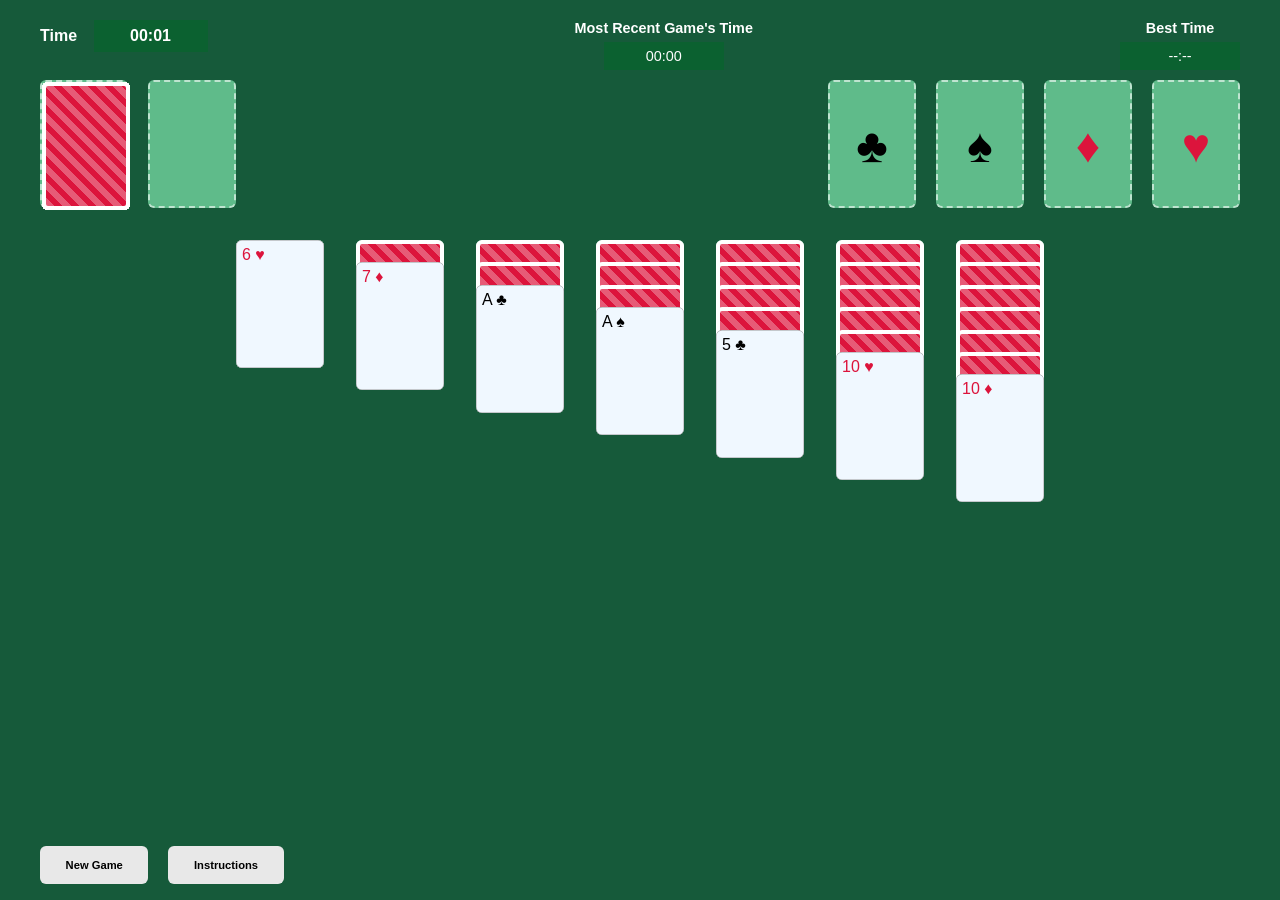
==== index.html @ 39a56db9 "Delete extra body and html tags" ====
<!DOCTYPE html>
<html lang="en">
<head>
    <meta charset="UTF-8">
    <meta name="viewport" content="width=device-width, initial-scale=1.0">
    <link rel="stylesheet" href="css/styles.css">
    <script src="js/script.js" defer></script>
    <title>Solitaire by The Mufasa Collective</title>
</head>
<body>
  <div id="game">

    <div id="top-bar">
      <div class="info">Time <span id="timer">00:00</span></div>
      <div class="info recent-score">
        <div>Most Recent Game's Time</div>
        <span id="score">00:00</span>
      </div>
      <div class="info recent-score">
        <div>Best Time</div>
        <span id="best-time">--:--</span>
      </div>
    </div>

    <!-- the foundations -->
    <div id="piles">
      <div id="stock" class="pile">
      </div>
      <div id="waste" class="pile">
      </div>

      <div class="spacer"></div>

      <div class="pile foundation black" data-suit="clubs">♣</div>
      <div class="pile foundation black" data-suit="spades">♠</div>
      <div class="pile foundation red" data-suit="diamonds">♦</div>
      <div class="pile foundation red" data-suit="hearts">♥</div>
    </div>

    <!-- The tableu -->
    <div id="columns">
      <div class="column" id="column1">
        <div class="empty-column"></div>
      </div>
      <div class="column" id="column2">
        <div class="empty-column"></div>
      </div>
      <div class="column" id="column3">
        <div class="empty-column"></div>
      </div>
      <div class="column" id="column4">
        <div class="empty-column"></div>
      </div>
      <div class="column" id="column5">
        <div class="empty-column"></div>
      </div>
      <div class="column" id="column6">
       <div class="empty-column"></div>
      </div>
      <div class="column" id="column7">
        <div class="empty-column"></div>
      </div>
    </div>

    <p id="message"></p>

    <div id="buttons">
      <button id="restart">New Game</button>
      <button id="hint">Instructions</button>
    </div>

<!----------------------------------->
<!-- Instructions Pop-up Panel -->
    <div id="instructions-modal" class="modal hidden">
      <div class="instructions">
        <h1 class="modal-title">How to play solitaire</h1>
        <ol id="content-list">
          <li>Click on a card to select it.</li>
          <li>Click on a pile to move the selected card there.</li>
          <li>Try to build sequences from Ace to King in each foundation.</li>
        </ol>
        <!-- Button to close the pop-up panel -->
        <button id="close-instructions">Close</button>
      </div>
    </div>

<!--------------------------------------------------->
<!--- Victory Pop-up --->
  <div id="victory-modal" class="end-game-modal modal hidden">
    <div class="instructions">
      <h1 class="modal-title">🎉 Victory!</h1>
      <p style="color: white; font-size: 20px;">Congratulations! You completed the game.</p>
      <button id="play-again-victory" class="play-again">Play Again</button>
    </div>
  </div>
<!--------------------------------------------------->

<!--------------------------------------------------->
<!--- No More Moves Pop-up --->
  <div id="no-moves-modal" class="end-game-modal modal hidden">
    <div class="instructions">
      <h1 class="modal-title">Game Over</h1>
      <p style="color: white; font-size: 20px;">Too bad! There are no more available moves.</p>
      <button id="play-again-gameover" class="play-again">Play Again</button>
    </div>
  </div>
<!--------------------------------------------------->

  </div> 

</body>
</html>
---- css/styles.css ----
/* Change these numbers to resize every card */
:root {
    --card-width: 5.5rem;
    --card-height: 8rem;
}

body {
    margin: 0;
    background: #f1f3f9;
    font-family: sans-serif;
    background: #165a3a;
}

#game {
    position: relative;
    width: 100%;
    min-height: 100vh;
    margin: 0;
    padding: 20px 40px;
    box-sizing: border-box;
    color: white;
}

/*Time and score*/
#top-bar {
    display: flex;
    align-items: flex-start;
    justify-content: space-between;
    font-size: 1rem;
    font-weight: bold;
}

.info span {
    display: inline-block;
    min-width: 100px;
    margin-left: 12px;
    padding: 6px 10px;
    background: #0b6130;
    text-align: center;
    font-weight: normal;
}

.recent-score {
    text-align: center;
    font-size: 0.9rem;
}

.recent-score span {
    margin: 6px auto 0;
}

/*  Top row: stock, waste, foundations  */
#piles {
  display: flex;
  justify-content: space-between;
  gap: 20px;
  margin-top: 10px;
}

.spacer { flex: 1; }   /* pushes the foundations to the right */

.pile, .empty-column {
  width: var(--card-width);
  height: var(--card-height);
  position: relative;
  flex-shrink: 0;
  box-sizing: border-box;
  background: #5fbb8a;
  border: 2px dashed rgba(255, 255, 255, 0.6);   /* the dotted border */
  border-radius: 6px;
}

.foundation {
  font-size: 48px;
  line-height: var(--card-height);
  text-align: center;
  position: relative;
}

.black { color: black; }
.red   { color: crimson; }

#stock {
  cursor: pointer;
  background-image: url("../assets/refresh-icon.svg");
  background-size: 100px;
  background-repeat: no-repeat;
  background-position: center;
}

/* Columns */
#columns {
  display: flex;
  justify-content: center;
  align-items: flex-start;
  flex-direction: row;
  gap: 2rem;
  margin-top: 2rem;
  flex-shrink: 0;
}

.column {
    position: relative;
    width: var(--card-width);
    display: block;
    min-height: var(--card-height);
    flex-direction: column;
    flex-wrap: wrap;
    align-items: center;
    justify-content: flex-start;
}


/* Cards */
.card {
  position: absolute;
  left: 0;
  top: 0;
  width: var(--card-width);
  height: var(--card-height);
  box-sizing: border-box;
  padding: 6px;
  background: white;
  color: black;
  border: 0;
  box-shadow: 0px 0px 0px 0.03rem #999 inset;
  border-radius: 6px;
  font-size: 1rem;
  line-height: normal;
  text-align: left;
}

.card.red { color: crimson; }

/* Face-down card */
.card.back {
  background-color: crimson;
  background-image: repeating-linear-gradient(
    45deg,
    rgba(255, 255, 255, 0.3) 0 6px,
    transparent 6px 12px
  );
  border: 4px solid white;
  box-shadow: 0px 0px 0px 0px #999 inset;
}

.first-column-card {
    margin-top: 0px;
    position: relative;
}

.tableu-card {
  position: relative;  
  background-color: aliceblue;
  margin-top: -6.6rem;
}

.column :nth-child(2) {
  margin-top: -8rem;
}

.tableu-card * {
  position: absolute;
  left: 0;
  margin-top: 1.5rem;
}

.card[draggable="true"] { cursor: grab; }

.card.stock-card {
  cursor: pointer;
}

.card.waste-card {
  cursor: grab;
}

.card.foundation-card {
  position: absolute;
  margin-top: 0;
}


#buttons {
  position: fixed;
  left: 40px;
  bottom: 30px;
  display: flex;
  gap: 20px;
  bottom: 1rem;
}

button {
  padding: 0.8rem 1.6rem;
  background: #e8e8e8;
  border: none;
  border-radius: 6px;
  font-size: 0.7rem;
  font-weight: bold;
  cursor: pointer;
}

button:hover { background: #d4d4d4; }


/* ------------------------------------------------ */
/* Dark screen behind the box */
.modal {
  position: fixed;
  top: 0;
  left: 0;
  width: 100%;
  height: 100%;
  background-color: rgba(0, 0, 0, 0.8);
  display: flex;
  justify-content: center;
  align-items: center;

}

/* Green  box styling */
.instructions {
  border: 2px solid yellow;
  background-color: green;
  padding: 20px;
  max-width: 500px;
  border-radius: 10px;
   box-shadow: 5px 4px 8px limegreen;
}

/* heading */
.modal-title {
  font-size: 28px;
  color: yellow;
  margin-top: 0;
}

/*  list items */
#content-list {
  font-size: 18px;
  color: white;
}

/* Close button */
#close-instructions {
  margin-top: 15px;
  padding: 8px 16px;
  background-color: yellow;
  color: black;
  border: none;
  font-weight: bold;
  cursor: pointer;
}

/* Hide the modal */
.hidden {
  display: none !important;
}
/* ------------------------------------------------ */

#timer {
    font-family: Arial, sans-serif;
    font-size: 1rem;
    font-weight: bold;
    padding: 7px;
    color: white;
}

/* ------------------------------------------------ */
/* Victory & Game Over Pop-up */
.end-game-modal {
  position: fixed;
  top: 0;
  left: 0;
  width: 100vw;
  height: 100vh;
  background-color: rgba(0, 0, 0, 0.8);
  display: flex;
  justify-content: center;
  align-items: center;
  z-index: 1000;
}

/* Play Again button styling */
.play-again {
  margin-top: 15px;
  padding: 10px 20px;
  background-color: yellow;
  color: black;
  border: none;
  border-radius: 6px;
  font-weight: bold;
  font-size: 16px;
  cursor: pointer;
}

.play-again:hover {
  background-color: limegreen;
}
/* ------------------------------------------------ */
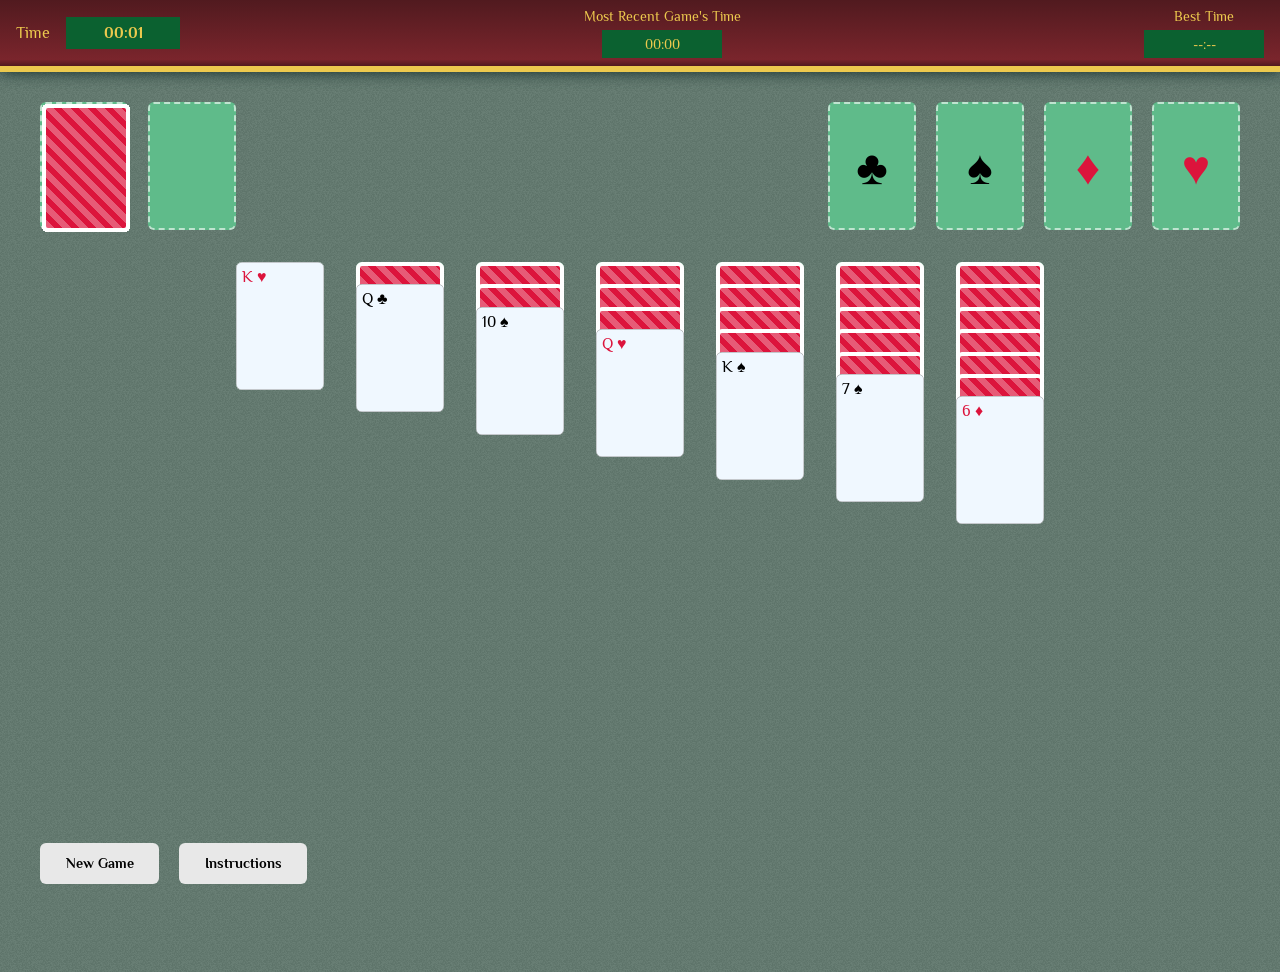
==== commit e4053dea: "Styling test" ====
--- a/index.html
+++ b/index.html
@@ -7,10 +7,9 @@
     <script src="js/script.js" defer></script>
     <title>Solitaire by The Mufasa Collective</title>
 </head>
-<body>
-  <div id="game">
+<body class="noisy">
 
-    <div id="top-bar">
+  <div id="top-bar">
       <div class="info">Time <span id="timer">00:00</span></div>
       <div class="info recent-score">
         <div>Most Recent Game's Time</div>
@@ -21,6 +20,8 @@
         <span id="best-time">--:--</span>
       </div>
     </div>
+
+  <div id="game">
 
     <!-- the foundations -->
     <div id="piles">
--- a/css/styles.css
+++ b/css/styles.css
@@ -1,3 +1,31 @@
+@font-face {
+  font-family: 'Philosopher';
+  src: url(/assets/Philosopher-Regular.ttf);
+  font-weight: 400;
+  font-style: normal;
+}
+
+@font-face {
+  font-family: 'Philosopher';
+  src: url(/assets/Philosopher-Bold.ttf);
+  font-weight: 700;
+  font-style: normal;
+}
+
+@font-face {
+  font-family: 'Philosopher';
+  src: url(/assets/Philosopher-Italic.ttf);
+  font-weight: 400;
+  font-style: italic;
+}
+
+@font-face {
+  font-family: 'Philosopher';
+  src: url(/assets/Philosopher-BoldItalic.ttf);
+  font-weight: 700;
+  font-style: italic;
+}
+
 /* Change these numbers to resize every card */
 :root {
     --card-width: 5.5rem;
@@ -6,10 +34,19 @@
 
 body {
     margin: 0;
+    height: 100vh;
+    width: 100vw;
     background: #f1f3f9;
-    font-family: sans-serif;
-    background: #165a3a;
-}
+    font-family: Philosopher, 'Times New Roman', Times, serif;
+    font-weight: 400;
+    box-sizing: border-box;
+    background-color: #5A776A;
+    background-color: linear-gradient(180deg, rgb(79, 118, 100) 0%, rgb(15, 43, 40) 100%);
+}
+
+.noisy {
+  background-image: url([data-uri]);  
+} 
 
 #game {
     position: relative;
@@ -18,16 +55,22 @@
     margin: 0;
     padding: 20px 40px;
     box-sizing: border-box;
-    color: white;
 }
 
 /*Time and score*/
 #top-bar {
     display: flex;
-    align-items: flex-start;
+    align-items: center;
     justify-content: space-between;
+    box-sizing: border-box;
     font-size: 1rem;
-    font-weight: bold;
+    background: #511A1F;
+  background: linear-gradient(180deg, rgba(81, 26, 31, 1) 0%, rgba(122, 37, 44, 1) 90%, rgba(81, 26, 31, 1) 100%);
+    padding: 0.5rem 1rem;
+    width: 100%;
+    color: #ecc94e;
+    border-bottom: #ecc94e solid 0.4rem;
+    filter: drop-shadow(0px 0.05rem 0.5rem rgb(15, 43, 40));
 }
 
 .info span {
@@ -37,7 +80,6 @@
     padding: 6px 10px;
     background: #0b6130;
     text-align: center;
-    font-weight: normal;
 }
 
 .recent-score {
@@ -195,8 +237,9 @@
   background: #e8e8e8;
   border: none;
   border-radius: 6px;
-  font-size: 0.7rem;
-  font-weight: bold;
+  font-family: Philosopher, 'Times New Roman', Times, serif;
+  font-size: 0.85rem;
+  font-weight: 700;
   cursor: pointer;
 }
 
@@ -248,7 +291,7 @@
   background-color: yellow;
   color: black;
   border: none;
-  font-weight: bold;
+  font-weight: 700;
   cursor: pointer;
 }
 
@@ -259,11 +302,9 @@
 /* ------------------------------------------------ */
 
 #timer {
-    font-family: Arial, sans-serif;
     font-size: 1rem;
-    font-weight: bold;
+    font-weight: 700;
     padding: 7px;
-    color: white;
 }
 
 /* ------------------------------------------------ */
@@ -289,7 +330,7 @@
   color: black;
   border: none;
   border-radius: 6px;
-  font-weight: bold;
+  font-weight: 700;
   font-size: 16px;
   cursor: pointer;
 }
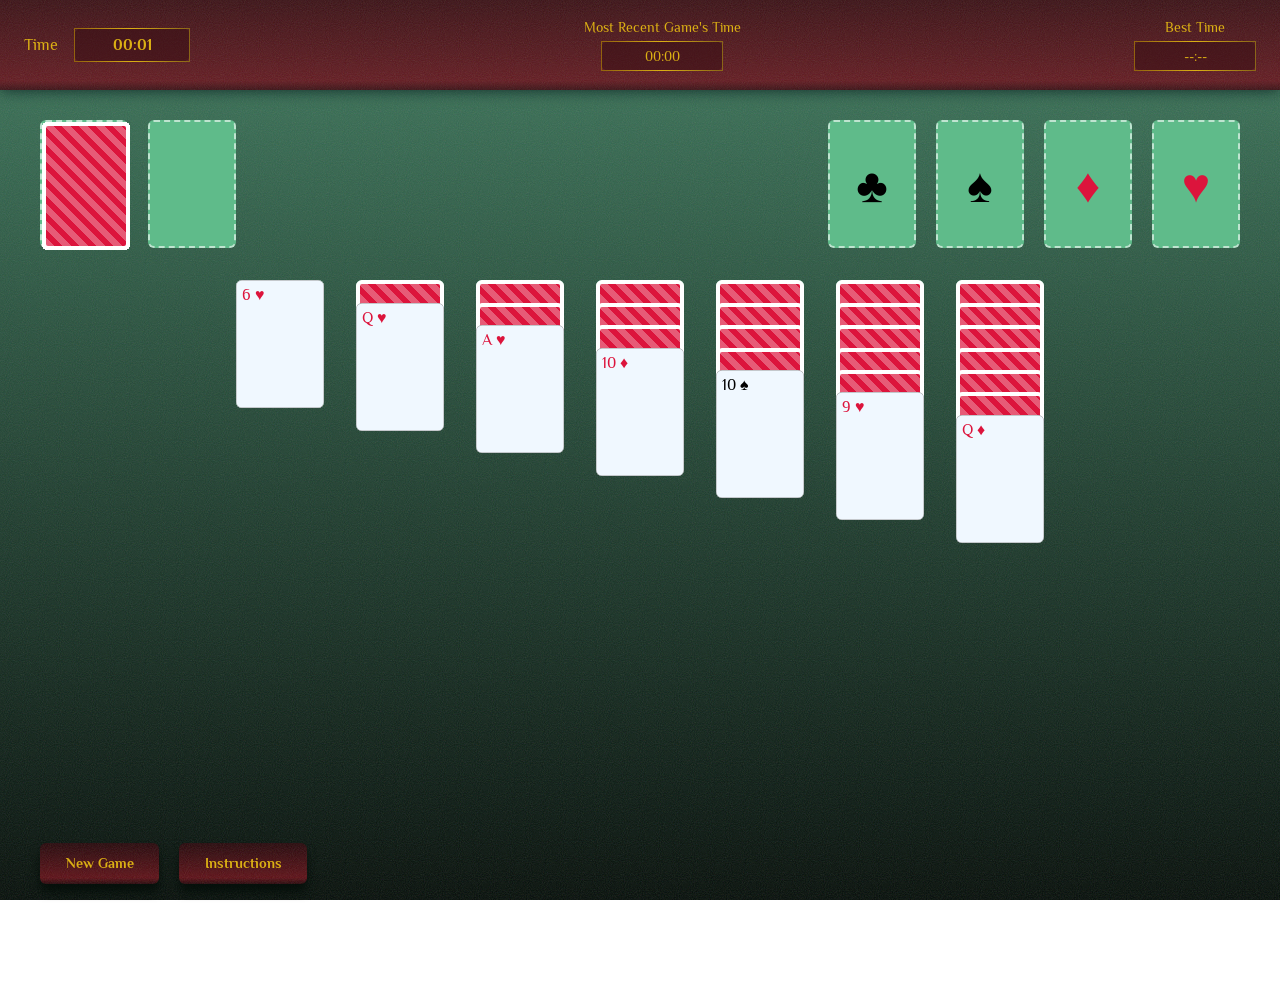
==== commit 006de40b: "Add gradient background and change button and timer styles" ====
--- a/index.html
+++ b/index.html
@@ -7,7 +7,7 @@
     <script src="js/script.js" defer></script>
     <title>Solitaire by The Mufasa Collective</title>
 </head>
-<body class="noisy">
+<body>
 
   <div id="top-bar">
       <div class="info">Time <span id="timer">00:00</span></div>
--- a/css/styles.css
+++ b/css/styles.css
@@ -36,17 +36,15 @@
     margin: 0;
     height: 100vh;
     width: 100vw;
-    background: #f1f3f9;
     font-family: Philosopher, 'Times New Roman', Times, serif;
     font-weight: 400;
     box-sizing: border-box;
     background-color: #5A776A;
-    background-color: linear-gradient(180deg, rgb(79, 118, 100) 0%, rgb(15, 43, 40) 100%);
-}
-
-.noisy {
-  background-image: url([data-uri]);  
-} 
+    background:
+  url("data:image/svg+xml;utf8,%3Csvg%20xmlns%3D%22http%3A%2F%2Fwww.w3.org%2F2000%2Fsvg%22%20width%3D%22200%22%20height%3D%22200%22%3E%3Cfilter%20id%3D%22n%22%3E%3CfeTurbulence%20type%3D%22fractalNoise%22%20baseFrequency%3D%220.94%22%20numOctaves%3D%223%22%20stitchTiles%3D%22stitch%22%2F%3E%3C%2Ffilter%3E%3Crect%20width%3D%22100%25%22%20height%3D%22100%25%22%20filter%3D%22url(%23n)%22%20opacity%3D%220.15%22%2F%3E%3C%2Fsvg%3E"),
+  linear-gradient(180deg, #3c775b, #030c07);
+    background-attachment: fixed;
+}
 
 #game {
     position: relative;
@@ -65,12 +63,14 @@
     box-sizing: border-box;
     font-size: 1rem;
     background: #511A1F;
-  background: linear-gradient(180deg, rgba(81, 26, 31, 1) 0%, rgba(122, 37, 44, 1) 90%, rgba(81, 26, 31, 1) 100%);
-    padding: 0.5rem 1rem;
+    background: url("data:image/svg+xml;utf8,%3Csvg%20xmlns%3D%22http%3A%2F%2Fwww.w3.org%2F2000%2Fsvg%22%20width%3D%22200%22%20height%3D%22200%22%3E%3Cfilter%20id%3D%22n%22%3E%3CfeTurbulence%20type%3D%22fractalNoise%22%20baseFrequency%3D%220.94%22%20numOctaves%3D%223%22%20stitchTiles%3D%22stitch%22%2F%3E%3C%2Ffilter%3E%3Crect%20width%3D%22100%25%22%20height%3D%22100%25%22%20filter%3D%22url(%23n)%22%20opacity%3D%220.15%22%2F%3E%3C%2Fsvg%3E"),
+  linear-gradient(180deg, rgb(58, 16, 20) 0%, rgb(97, 25, 31) 90%, rgba(58, 16, 20) 100%);
+    padding: 1.2rem 1.5rem;
     width: 100%;
-    color: #ecc94e;
-    border-bottom: #ecc94e solid 0.4rem;
-    filter: drop-shadow(0px 0.05rem 0.5rem rgb(15, 43, 40));
+    color: #dbb014;
+    /*border-bottom: solid 0.2rem;
+    border-image: linear-gradient(88deg, #91610d 0%, #dbb014 50%, #896417 100%) 1;
+    */filter: drop-shadow(0px 0.05rem 0.5rem rgb(15, 43, 40));
 }
 
 .info span {
@@ -78,7 +78,10 @@
     min-width: 100px;
     margin-left: 12px;
     padding: 6px 10px;
-    background: #0b6130;
+    border-radius: 0.5rem;
+    background: rgb(58, 16, 20, 0.55);
+    border: solid 0.12rem;
+    border-image: linear-gradient(88deg, #91610d 0%, #dbb014 50%, #896417 100%) 1;
     text-align: center;
 }
 
@@ -233,14 +236,17 @@
 }
 
 button {
+  color: #dbb014;
   padding: 0.8rem 1.6rem;
-  background: #e8e8e8;
+  background: url("data:image/svg+xml;utf8,%3Csvg%20xmlns%3D%22http%3A%2F%2Fwww.w3.org%2F2000%2Fsvg%22%20width%3D%22200%22%20height%3D%22200%22%3E%3Cfilter%20id%3D%22n%22%3E%3CfeTurbulence%20type%3D%22fractalNoise%22%20baseFrequency%3D%220.94%22%20numOctaves%3D%223%22%20stitchTiles%3D%22stitch%22%2F%3E%3C%2Ffilter%3E%3Crect%20width%3D%22100%25%22%20height%3D%22100%25%22%20filter%3D%22url(%23n)%22%20opacity%3D%220.15%22%2F%3E%3C%2Fsvg%3E"),
+  linear-gradient(180deg, rgb(37, 7, 10) 0%, rgb(92, 15, 21) 85%, rgba(37, 7, 10) 100%);
   border: none;
   border-radius: 6px;
   font-family: Philosopher, 'Times New Roman', Times, serif;
   font-size: 0.85rem;
   font-weight: 700;
   cursor: pointer;
+  filter: drop-shadow(0px 0.5rem 0.3rem rgb(3, 12, 7, 0.8));
 }
 
 button:hover { background: #d4d4d4; }
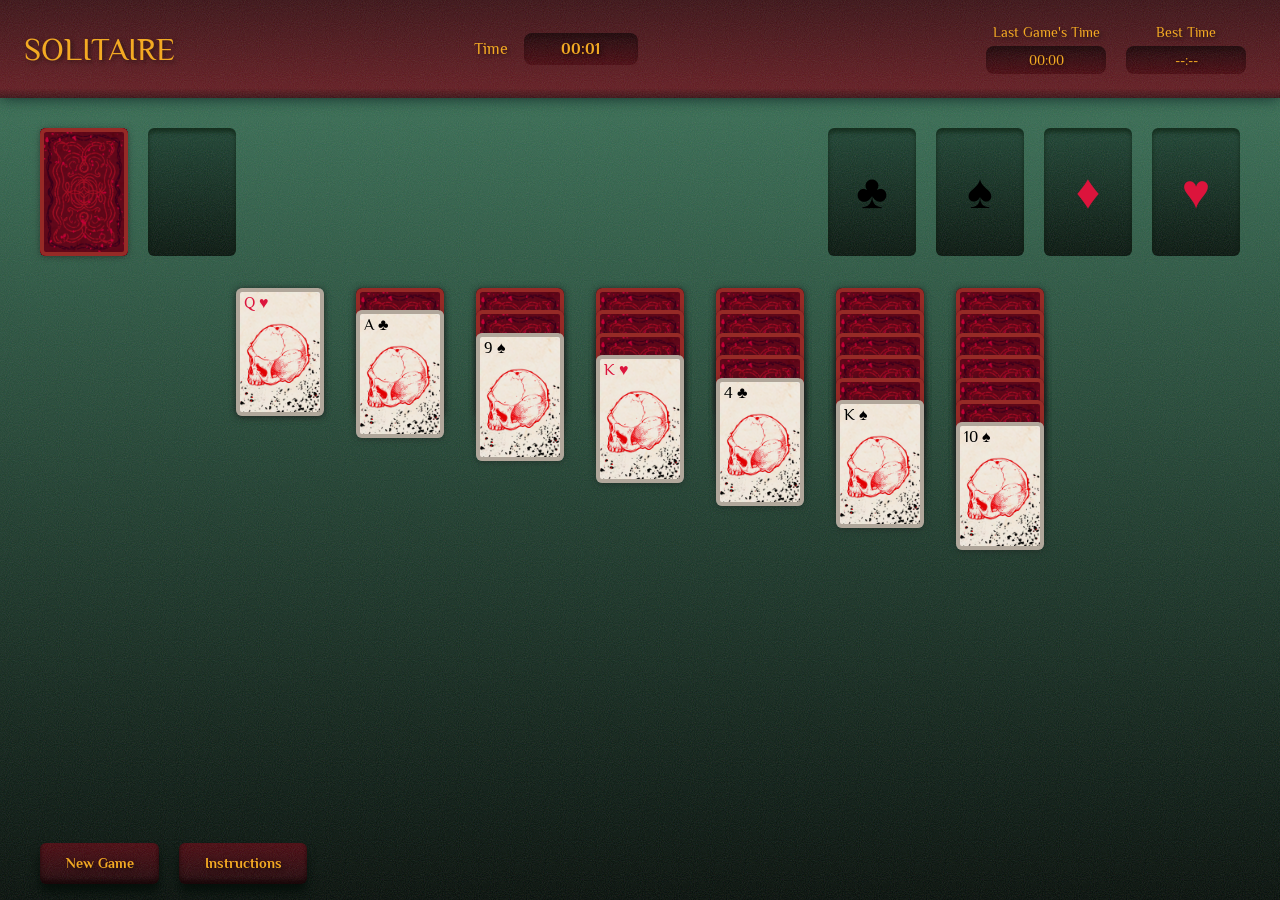
==== commit 156fdd2c: "Add more styling" ====
--- a/index.html
+++ b/index.html
@@ -10,15 +10,28 @@
 <body>
 
   <div id="top-bar">
+
+      <h1>Solitaire</h1>
+
       <div class="info">Time <span id="timer">00:00</span></div>
-      <div class="info recent-score">
-        <div>Most Recent Game's Time</div>
+      
+      <ul id="score-container">
+        
+        <li>
+        <div class="info recent-score">
+        <div>Last Game's Time</div>
         <span id="score">00:00</span>
-      </div>
-      <div class="info recent-score">
+        </div>
+        </li>
+
+        <li>
+        <div class="info recent-score">
         <div>Best Time</div>
         <span id="best-time">--:--</span>
-      </div>
+        </div>
+        </li>
+      
+      </ul>
     </div>
 
   <div id="game">
@@ -74,7 +87,7 @@
 <!-- Instructions Pop-up Panel -->
     <div id="instructions-modal" class="modal hidden">
       <div class="instructions">
-        <h1 class="modal-title">How to play solitaire</h1>
+        <h2 class="modal-title">How to play solitaire</h2>
         <ol id="content-list">
           <li>Click on a card to select it.</li>
           <li>Click on a pile to move the selected card there.</li>
@@ -89,7 +102,7 @@
 <!--- Victory Pop-up --->
   <div id="victory-modal" class="end-game-modal modal hidden">
     <div class="instructions">
-      <h1 class="modal-title">🎉 Victory!</h1>
+      <h2 class="modal-title">🎉 Victory!</h2>
       <p style="color: white; font-size: 20px;">Congratulations! You completed the game.</p>
       <button id="play-again-victory" class="play-again">Play Again</button>
     </div>
@@ -100,7 +113,7 @@
 <!--- No More Moves Pop-up --->
   <div id="no-moves-modal" class="end-game-modal modal hidden">
     <div class="instructions">
-      <h1 class="modal-title">Game Over</h1>
+      <h2 class="modal-title">Game Over</h2>
       <p style="color: white; font-size: 20px;">Too bad! There are no more available moves.</p>
       <button id="play-again-gameover" class="play-again">Play Again</button>
     </div>
--- a/css/styles.css
+++ b/css/styles.css
@@ -49,7 +49,6 @@
 #game {
     position: relative;
     width: 100%;
-    min-height: 100vh;
     margin: 0;
     padding: 20px 40px;
     box-sizing: border-box;
@@ -65,12 +64,23 @@
     background: #511A1F;
     background: url("data:image/svg+xml;utf8,%3Csvg%20xmlns%3D%22http%3A%2F%2Fwww.w3.org%2F2000%2Fsvg%22%20width%3D%22200%22%20height%3D%22200%22%3E%3Cfilter%20id%3D%22n%22%3E%3CfeTurbulence%20type%3D%22fractalNoise%22%20baseFrequency%3D%220.94%22%20numOctaves%3D%223%22%20stitchTiles%3D%22stitch%22%2F%3E%3C%2Ffilter%3E%3Crect%20width%3D%22100%25%22%20height%3D%22100%25%22%20filter%3D%22url(%23n)%22%20opacity%3D%220.15%22%2F%3E%3C%2Fsvg%3E"),
   linear-gradient(180deg, rgb(58, 16, 20) 0%, rgb(97, 25, 31) 90%, rgba(58, 16, 20) 100%);
-    padding: 1.2rem 1.5rem;
+    padding: 0.5rem 1.5rem;
     width: 100%;
-    color: #dbb014;
+    color: #f3aa23;
+    text-shadow: 2px 2px 4px rgb(3, 12, 7, 0.5);
     /*border-bottom: solid 0.2rem;
-    border-image: linear-gradient(88deg, #91610d 0%, #dbb014 50%, #896417 100%) 1;
+    border-image: linear-gradient(88deg, #91610d 0%, #f3aa23 50%, #896417 100%) 1;
     */filter: drop-shadow(0px 0.05rem 0.5rem rgb(15, 43, 40));
+}
+
+h1 {
+  font-weight: 400;
+  text-transform: uppercase;
+}
+
+.info {
+  display: block;
+  padding: 0px 10px;
 }
 
 .info span {
@@ -79,10 +89,16 @@
     margin-left: 12px;
     padding: 6px 10px;
     border-radius: 0.5rem;
-    background: rgb(58, 16, 20, 0.55);
-    border: solid 0.12rem;
-    border-image: linear-gradient(88deg, #91610d 0%, #dbb014 50%, #896417 100%) 1;
-    text-align: center;
+    background: url("data:image/svg+xml;utf8,%3Csvg%20xmlns%3D%22http%3A%2F%2Fwww.w3.org%2F2000%2Fsvg%22%20width%3D%22200%22%20height%3D%22200%22%3E%3Cfilter%20id%3D%22n%22%3E%3CfeTurbulence%20type%3D%22fractalNoise%22%20baseFrequency%3D%220.94%22%20numOctaves%3D%223%22%20stitchTiles%3D%22stitch%22%2F%3E%3C%2Ffilter%3E%3Crect%20width%3D%22100%25%22%20height%3D%22100%25%22%20filter%3D%22url(%23n)%22%20opacity%3D%220.15%22%2F%3E%3C%2Fsvg%3E"),
+ linear-gradient(180deg, rgb(31, 6, 9) 0%, rgb(73, 7, 14) 100%);
+   box-shadow: inset 0px 4px 4px rgb(19, 3, 4, 0.2);
+   text-align: center;
+}
+
+#score-container {
+  display: flex;
+  justify-content: space-around;
+  list-style: none;
 }
 
 .recent-score {
@@ -101,6 +117,9 @@
   gap: 20px;
   margin-top: 10px;
 }
+
+.black { color: black; }
+.red   { color: crimson; }
 
 .spacer { flex: 1; }   /* pushes the foundations to the right */
 
@@ -111,8 +130,15 @@
   flex-shrink: 0;
   box-sizing: border-box;
   background: #5fbb8a;
-  border: 2px dashed rgba(255, 255, 255, 0.6);   /* the dotted border */
+  background: url("data:image/svg+xml;utf8,%3Csvg%20xmlns%3D%22http%3A%2F%2Fwww.w3.org%2F2000%2Fsvg%22%20width%3D%22200%22%20height%3D%22200%22%3E%3Cfilter%20id%3D%22n%22%3E%3CfeTurbulence%20type%3D%22fractalNoise%22%20baseFrequency%3D%220.94%22%20numOctaves%3D%223%22%20stitchTiles%3D%22stitch%22%2F%3E%3C%2Ffilter%3E%3Crect%20width%3D%22100%25%22%20height%3D%22100%25%22%20filter%3D%22url(%23n)%22%20opacity%3D%220.15%22%2F%3E%3C%2Fsvg%3E"),
+ linear-gradient(180deg, #1c4231 0%, #06140c 100%);
+  box-shadow: inset 0px 4px 4px rgba(4, 19, 3, 0.5);
   border-radius: 6px;
+}
+
+.empty-column {
+  width: calc(var(--card-width) + 0px);
+  height: calc(var(--card-height) + 0px);
 }
 
 .foundation {
@@ -122,8 +148,9 @@
   position: relative;
 }
 
-.black { color: black; }
-.red   { color: crimson; }
+.foundation :nth-child(1) {
+  filter: drop-shadow(0px 0.1rem 0.2rem rgb(26, 27, 27, 0.5));
+}
 
 #stock {
   cursor: pointer;
@@ -132,6 +159,15 @@
   background-repeat: no-repeat;
   background-position: center;
 }
+
+#stock :nth-child(1) {
+  filter: drop-shadow(0px 0.1rem 0.2rem rgb(26, 27, 27, 0.5));
+}
+
+#waste :nth-child(1) {
+  filter: drop-shadow(0px 0.1rem 0.2rem rgb(26, 27, 27, 0.5));
+}
+
 
 /* Columns */
 #columns {
@@ -155,6 +191,9 @@
     justify-content: flex-start;
 }
 
+.column * { 
+  filter: drop-shadow(0px 0.1rem 0.2rem rgb(26, 27, 27, 0.5));
+}
 
 /* Cards */
 .card {
@@ -164,11 +203,13 @@
   width: var(--card-width);
   height: var(--card-height);
   box-sizing: border-box;
-  padding: 6px;
+  padding: 6px 8px;
   background: white;
+  background-image: url("/assets/card-base.png");
+  background-position: center;
+  background-size: calc(var(--card-width) - 8px) calc(var(--card-height) - 8px);
   color: black;
-  border: 0;
-  box-shadow: 0px 0px 0px 0.03rem #999 inset;
+  box-shadow: 0px 0px 0px 4px #b1a79b inset;
   border-radius: 6px;
   font-size: 1rem;
   line-height: normal;
@@ -180,13 +221,8 @@
 /* Face-down card */
 .card.back {
   background-color: crimson;
-  background-image: repeating-linear-gradient(
-    45deg,
-    rgba(255, 255, 255, 0.3) 0 6px,
-    transparent 6px 12px
-  );
-  border: 4px solid white;
-  box-shadow: 0px 0px 0px 0px #999 inset;
+  background-image: url("/assets/card-back.png"); 
+  box-shadow: 0px 0px 0px 4px #962a26 inset;
 }
 
 .first-column-card {
@@ -236,10 +272,12 @@
 }
 
 button {
-  color: #dbb014;
+  color: #f3aa23;
+  text-shadow: 2px 2px 4px rgb(3, 12, 7, 0.5);
   padding: 0.8rem 1.6rem;
   background: url("data:image/svg+xml;utf8,%3Csvg%20xmlns%3D%22http%3A%2F%2Fwww.w3.org%2F2000%2Fsvg%22%20width%3D%22200%22%20height%3D%22200%22%3E%3Cfilter%20id%3D%22n%22%3E%3CfeTurbulence%20type%3D%22fractalNoise%22%20baseFrequency%3D%220.94%22%20numOctaves%3D%223%22%20stitchTiles%3D%22stitch%22%2F%3E%3C%2Ffilter%3E%3Crect%20width%3D%22100%25%22%20height%3D%22100%25%22%20filter%3D%22url(%23n)%22%20opacity%3D%220.15%22%2F%3E%3C%2Fsvg%3E"),
-  linear-gradient(180deg, rgb(37, 7, 10) 0%, rgb(92, 15, 21) 85%, rgba(37, 7, 10) 100%);
+ linear-gradient(180deg, rgb(73, 7, 14) 0%, rgb(31, 6, 9) 100%);
+  box-shadow: inset 0px -4px 4px rgb(19, 3, 4, 0.7);
   border: none;
   border-radius: 6px;
   font-family: Philosopher, 'Times New Roman', Times, serif;
@@ -249,7 +287,11 @@
   filter: drop-shadow(0px 0.5rem 0.3rem rgb(3, 12, 7, 0.8));
 }
 
-button:hover { background: #d4d4d4; }
+button:hover { 
+  background: url("data:image/svg+xml;utf8,%3Csvg%20xmlns%3D%22http%3A%2F%2Fwww.w3.org%2F2000%2Fsvg%22%20width%3D%22200%22%20height%3D%22200%22%3E%3Cfilter%20id%3D%22n%22%3E%3CfeTurbulence%20type%3D%22fractalNoise%22%20baseFrequency%3D%220.94%22%20numOctaves%3D%223%22%20stitchTiles%3D%22stitch%22%2F%3E%3C%2Ffilter%3E%3Crect%20width%3D%22100%25%22%20height%3D%22100%25%22%20filter%3D%22url(%23n)%22%20opacity%3D%220.15%22%2F%3E%3C%2Fsvg%3E"),
+ linear-gradient(180deg, rgb(31, 6, 9) 0%, rgb(73, 7, 14) 100%);
+   box-shadow: inset 0px 4px 4px rgb(19, 3, 4, 0.7);
+}
 
 
 /* ------------------------------------------------ */
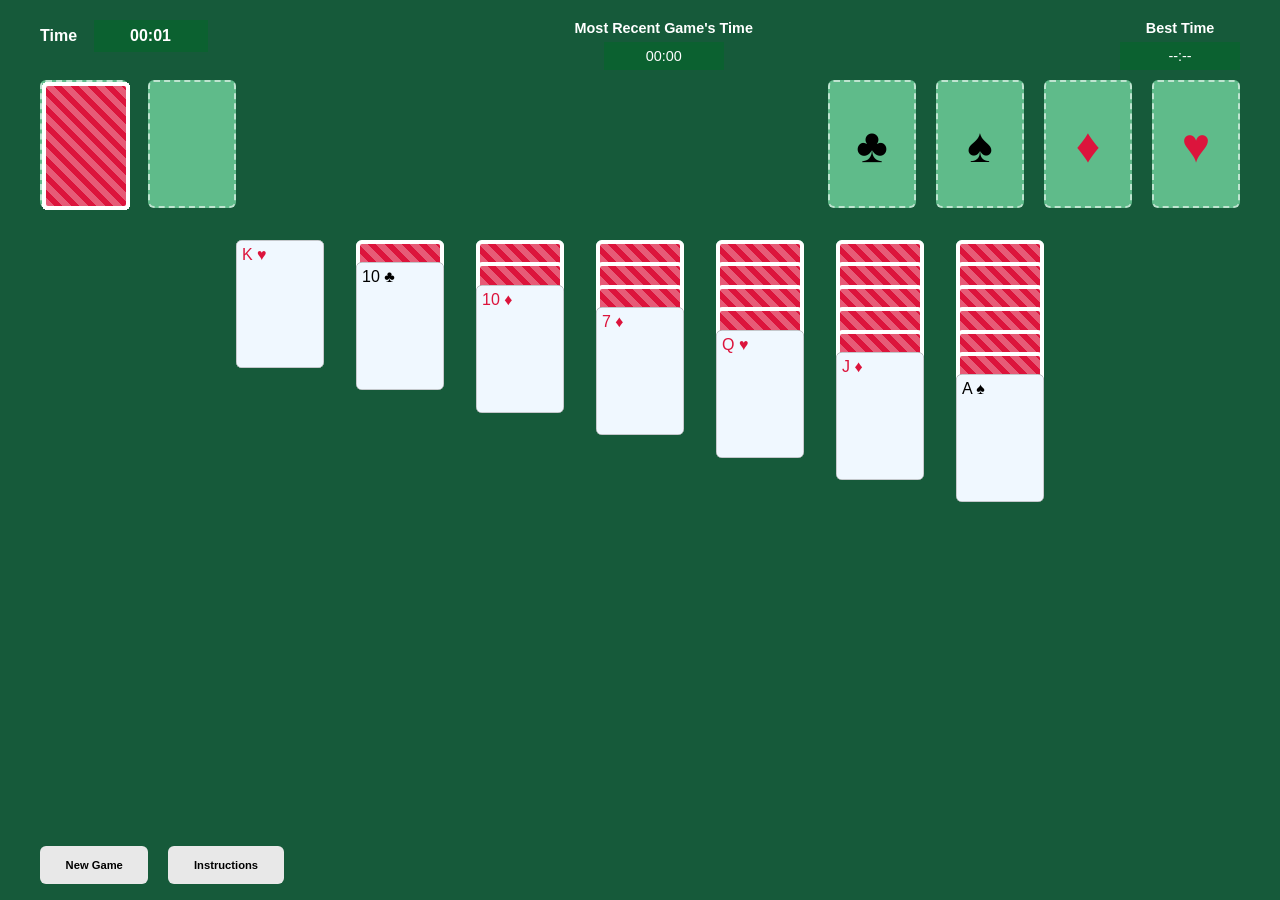
==== commit d11f8773: "updated the instruction pop-up" ====
--- a/index.html
+++ b/index.html
@@ -8,33 +8,19 @@
     <title>Solitaire by The Mufasa Collective</title>
 </head>
 <body>
+  <div id="game">
 
-  <div id="top-bar">
-
-      <h1>Solitaire</h1>
-
+    <div id="top-bar">
       <div class="info">Time <span id="timer">00:00</span></div>
-      
-      <ul id="score-container">
-        
-        <li>
-        <div class="info recent-score">
-        <div>Last Game's Time</div>
+      <div class="info recent-score">
+        <div>Most Recent Game's Time</div>
         <span id="score">00:00</span>
-        </div>
-        </li>
-
-        <li>
-        <div class="info recent-score">
+      </div>
+      <div class="info recent-score">
         <div>Best Time</div>
         <span id="best-time">--:--</span>
-        </div>
-        </li>
-      
-      </ul>
+      </div>
     </div>
-
-  <div id="game">
 
     <!-- the foundations -->
     <div id="piles">
@@ -87,11 +73,12 @@
 <!-- Instructions Pop-up Panel -->
     <div id="instructions-modal" class="modal hidden">
       <div class="instructions">
-        <h2 class="modal-title">How to play solitaire</h2>
+        <h1 class="modal-title">How to play solitaire</h1>
         <ol id="content-list">
-          <li>Click on a card to select it.</li>
-          <li>Click on a pile to move the selected card there.</li>
-          <li>Try to build sequences from Ace to King in each foundation.</li>
+          <li><strong>Match the suits</strong>: Clear the board by building from Ace to King on the foundation pile.</li>
+          <li><strong>Alternate Colors</strong>: Stack cards in columns by switching red and black.</li>
+          <li><strong>Empty Spaces</strong>: Only Kings can be placed in empty column spots.</li>
+          <li><strong>Draw Pile</strong>: Tap the deck to get new cards when stuck.</li>
         </ol>
         <!-- Button to close the pop-up panel -->
         <button id="close-instructions">Close</button>
@@ -102,7 +89,7 @@
 <!--- Victory Pop-up --->
   <div id="victory-modal" class="end-game-modal modal hidden">
     <div class="instructions">
-      <h2 class="modal-title">🎉 Victory!</h2>
+      <h1 class="modal-title">🎉 Victory!</h1>
       <p style="color: white; font-size: 20px;">Congratulations! You completed the game.</p>
       <button id="play-again-victory" class="play-again">Play Again</button>
     </div>
@@ -113,7 +100,7 @@
 <!--- No More Moves Pop-up --->
   <div id="no-moves-modal" class="end-game-modal modal hidden">
     <div class="instructions">
-      <h2 class="modal-title">Game Over</h2>
+      <h1 class="modal-title">Game Over</h1>
       <p style="color: white; font-size: 20px;">Too bad! There are no more available moves.</p>
       <button id="play-again-gameover" class="play-again">Play Again</button>
     </div>
--- a/css/styles.css
+++ b/css/styles.css
@@ -1,31 +1,3 @@
-@font-face {
-  font-family: 'Philosopher';
-  src: url(/assets/Philosopher-Regular.ttf);
-  font-weight: 400;
-  font-style: normal;
-}
-
-@font-face {
-  font-family: 'Philosopher';
-  src: url(/assets/Philosopher-Bold.ttf);
-  font-weight: 700;
-  font-style: normal;
-}
-
-@font-face {
-  font-family: 'Philosopher';
-  src: url(/assets/Philosopher-Italic.ttf);
-  font-weight: 400;
-  font-style: italic;
-}
-
-@font-face {
-  font-family: 'Philosopher';
-  src: url(/assets/Philosopher-BoldItalic.ttf);
-  font-weight: 700;
-  font-style: italic;
-}
-
 /* Change these numbers to resize every card */
 :root {
     --card-width: 5.5rem;
@@ -34,53 +6,28 @@
 
 body {
     margin: 0;
-    height: 100vh;
-    width: 100vw;
-    font-family: Philosopher, 'Times New Roman', Times, serif;
-    font-weight: 400;
-    box-sizing: border-box;
-    background-color: #5A776A;
-    background:
-  url("data:image/svg+xml;utf8,%3Csvg%20xmlns%3D%22http%3A%2F%2Fwww.w3.org%2F2000%2Fsvg%22%20width%3D%22200%22%20height%3D%22200%22%3E%3Cfilter%20id%3D%22n%22%3E%3CfeTurbulence%20type%3D%22fractalNoise%22%20baseFrequency%3D%220.94%22%20numOctaves%3D%223%22%20stitchTiles%3D%22stitch%22%2F%3E%3C%2Ffilter%3E%3Crect%20width%3D%22100%25%22%20height%3D%22100%25%22%20filter%3D%22url(%23n)%22%20opacity%3D%220.15%22%2F%3E%3C%2Fsvg%3E"),
-  linear-gradient(180deg, #3c775b, #030c07);
-    background-attachment: fixed;
+    background: #f1f3f9;
+    font-family: sans-serif;
+    background: #165a3a;
 }
 
 #game {
     position: relative;
     width: 100%;
+    min-height: 100vh;
     margin: 0;
     padding: 20px 40px;
     box-sizing: border-box;
+    color: white;
 }
 
 /*Time and score*/
 #top-bar {
     display: flex;
-    align-items: center;
+    align-items: flex-start;
     justify-content: space-between;
-    box-sizing: border-box;
     font-size: 1rem;
-    background: #511A1F;
-    background: url("data:image/svg+xml;utf8,%3Csvg%20xmlns%3D%22http%3A%2F%2Fwww.w3.org%2F2000%2Fsvg%22%20width%3D%22200%22%20height%3D%22200%22%3E%3Cfilter%20id%3D%22n%22%3E%3CfeTurbulence%20type%3D%22fractalNoise%22%20baseFrequency%3D%220.94%22%20numOctaves%3D%223%22%20stitchTiles%3D%22stitch%22%2F%3E%3C%2Ffilter%3E%3Crect%20width%3D%22100%25%22%20height%3D%22100%25%22%20filter%3D%22url(%23n)%22%20opacity%3D%220.15%22%2F%3E%3C%2Fsvg%3E"),
-  linear-gradient(180deg, rgb(58, 16, 20) 0%, rgb(97, 25, 31) 90%, rgba(58, 16, 20) 100%);
-    padding: 0.5rem 1.5rem;
-    width: 100%;
-    color: #f3aa23;
-    text-shadow: 2px 2px 4px rgb(3, 12, 7, 0.5);
-    /*border-bottom: solid 0.2rem;
-    border-image: linear-gradient(88deg, #91610d 0%, #f3aa23 50%, #896417 100%) 1;
-    */filter: drop-shadow(0px 0.05rem 0.5rem rgb(15, 43, 40));
-}
-
-h1 {
-  font-weight: 400;
-  text-transform: uppercase;
-}
-
-.info {
-  display: block;
-  padding: 0px 10px;
+    font-weight: bold;
 }
 
 .info span {
@@ -88,17 +35,9 @@
     min-width: 100px;
     margin-left: 12px;
     padding: 6px 10px;
-    border-radius: 0.5rem;
-    background: url("data:image/svg+xml;utf8,%3Csvg%20xmlns%3D%22http%3A%2F%2Fwww.w3.org%2F2000%2Fsvg%22%20width%3D%22200%22%20height%3D%22200%22%3E%3Cfilter%20id%3D%22n%22%3E%3CfeTurbulence%20type%3D%22fractalNoise%22%20baseFrequency%3D%220.94%22%20numOctaves%3D%223%22%20stitchTiles%3D%22stitch%22%2F%3E%3C%2Ffilter%3E%3Crect%20width%3D%22100%25%22%20height%3D%22100%25%22%20filter%3D%22url(%23n)%22%20opacity%3D%220.15%22%2F%3E%3C%2Fsvg%3E"),
- linear-gradient(180deg, rgb(31, 6, 9) 0%, rgb(73, 7, 14) 100%);
-   box-shadow: inset 0px 4px 4px rgb(19, 3, 4, 0.2);
-   text-align: center;
-}
-
-#score-container {
-  display: flex;
-  justify-content: space-around;
-  list-style: none;
+    background: #0b6130;
+    text-align: center;
+    font-weight: normal;
 }
 
 .recent-score {
@@ -117,9 +56,6 @@
   gap: 20px;
   margin-top: 10px;
 }
-
-.black { color: black; }
-.red   { color: crimson; }
 
 .spacer { flex: 1; }   /* pushes the foundations to the right */
 
@@ -130,15 +66,8 @@
   flex-shrink: 0;
   box-sizing: border-box;
   background: #5fbb8a;
-  background: url("data:image/svg+xml;utf8,%3Csvg%20xmlns%3D%22http%3A%2F%2Fwww.w3.org%2F2000%2Fsvg%22%20width%3D%22200%22%20height%3D%22200%22%3E%3Cfilter%20id%3D%22n%22%3E%3CfeTurbulence%20type%3D%22fractalNoise%22%20baseFrequency%3D%220.94%22%20numOctaves%3D%223%22%20stitchTiles%3D%22stitch%22%2F%3E%3C%2Ffilter%3E%3Crect%20width%3D%22100%25%22%20height%3D%22100%25%22%20filter%3D%22url(%23n)%22%20opacity%3D%220.15%22%2F%3E%3C%2Fsvg%3E"),
- linear-gradient(180deg, #1c4231 0%, #06140c 100%);
-  box-shadow: inset 0px 4px 4px rgba(4, 19, 3, 0.5);
+  border: 2px dashed rgba(255, 255, 255, 0.6);   /* the dotted border */
   border-radius: 6px;
-}
-
-.empty-column {
-  width: calc(var(--card-width) + 0px);
-  height: calc(var(--card-height) + 0px);
 }
 
 .foundation {
@@ -148,9 +77,8 @@
   position: relative;
 }
 
-.foundation :nth-child(1) {
-  filter: drop-shadow(0px 0.1rem 0.2rem rgb(26, 27, 27, 0.5));
-}
+.black { color: black; }
+.red   { color: crimson; }
 
 #stock {
   cursor: pointer;
@@ -159,15 +87,6 @@
   background-repeat: no-repeat;
   background-position: center;
 }
-
-#stock :nth-child(1) {
-  filter: drop-shadow(0px 0.1rem 0.2rem rgb(26, 27, 27, 0.5));
-}
-
-#waste :nth-child(1) {
-  filter: drop-shadow(0px 0.1rem 0.2rem rgb(26, 27, 27, 0.5));
-}
-
 
 /* Columns */
 #columns {
@@ -191,9 +110,6 @@
     justify-content: flex-start;
 }
 
-.column * { 
-  filter: drop-shadow(0px 0.1rem 0.2rem rgb(26, 27, 27, 0.5));
-}
 
 /* Cards */
 .card {
@@ -203,13 +119,11 @@
   width: var(--card-width);
   height: var(--card-height);
   box-sizing: border-box;
-  padding: 6px 8px;
+  padding: 6px;
   background: white;
-  background-image: url("/assets/card-base.png");
-  background-position: center;
-  background-size: calc(var(--card-width) - 8px) calc(var(--card-height) - 8px);
   color: black;
-  box-shadow: 0px 0px 0px 4px #b1a79b inset;
+  border: 0;
+  box-shadow: 0px 0px 0px 0.03rem #999 inset;
   border-radius: 6px;
   font-size: 1rem;
   line-height: normal;
@@ -221,8 +135,13 @@
 /* Face-down card */
 .card.back {
   background-color: crimson;
-  background-image: url("/assets/card-back.png"); 
-  box-shadow: 0px 0px 0px 4px #962a26 inset;
+  background-image: repeating-linear-gradient(
+    45deg,
+    rgba(255, 255, 255, 0.3) 0 6px,
+    transparent 6px 12px
+  );
+  border: 4px solid white;
+  box-shadow: 0px 0px 0px 0px #999 inset;
 }
 
 .first-column-card {
@@ -272,26 +191,16 @@
 }
 
 button {
-  color: #f3aa23;
-  text-shadow: 2px 2px 4px rgb(3, 12, 7, 0.5);
   padding: 0.8rem 1.6rem;
-  background: url("data:image/svg+xml;utf8,%3Csvg%20xmlns%3D%22http%3A%2F%2Fwww.w3.org%2F2000%2Fsvg%22%20width%3D%22200%22%20height%3D%22200%22%3E%3Cfilter%20id%3D%22n%22%3E%3CfeTurbulence%20type%3D%22fractalNoise%22%20baseFrequency%3D%220.94%22%20numOctaves%3D%223%22%20stitchTiles%3D%22stitch%22%2F%3E%3C%2Ffilter%3E%3Crect%20width%3D%22100%25%22%20height%3D%22100%25%22%20filter%3D%22url(%23n)%22%20opacity%3D%220.15%22%2F%3E%3C%2Fsvg%3E"),
- linear-gradient(180deg, rgb(73, 7, 14) 0%, rgb(31, 6, 9) 100%);
-  box-shadow: inset 0px -4px 4px rgb(19, 3, 4, 0.7);
+  background: #e8e8e8;
   border: none;
   border-radius: 6px;
-  font-family: Philosopher, 'Times New Roman', Times, serif;
-  font-size: 0.85rem;
-  font-weight: 700;
-  cursor: pointer;
-  filter: drop-shadow(0px 0.5rem 0.3rem rgb(3, 12, 7, 0.8));
-}
-
-button:hover { 
-  background: url("data:image/svg+xml;utf8,%3Csvg%20xmlns%3D%22http%3A%2F%2Fwww.w3.org%2F2000%2Fsvg%22%20width%3D%22200%22%20height%3D%22200%22%3E%3Cfilter%20id%3D%22n%22%3E%3CfeTurbulence%20type%3D%22fractalNoise%22%20baseFrequency%3D%220.94%22%20numOctaves%3D%223%22%20stitchTiles%3D%22stitch%22%2F%3E%3C%2Ffilter%3E%3Crect%20width%3D%22100%25%22%20height%3D%22100%25%22%20filter%3D%22url(%23n)%22%20opacity%3D%220.15%22%2F%3E%3C%2Fsvg%3E"),
- linear-gradient(180deg, rgb(31, 6, 9) 0%, rgb(73, 7, 14) 100%);
-   box-shadow: inset 0px 4px 4px rgb(19, 3, 4, 0.7);
-}
+  font-size: 0.7rem;
+  font-weight: bold;
+  cursor: pointer;
+}
+
+button:hover { background: #d4d4d4; }
 
 
 /* ------------------------------------------------ */
@@ -330,6 +239,9 @@
 #content-list {
   font-size: 18px;
   color: white;
+  list-style-position: inside;
+  margin-bottom: 16px;
+  line-height: 1.5;
 }
 
 /* Close button */
@@ -339,7 +251,7 @@
   background-color: yellow;
   color: black;
   border: none;
-  font-weight: 700;
+  font-weight: bold;
   cursor: pointer;
 }
 
@@ -350,9 +262,11 @@
 /* ------------------------------------------------ */
 
 #timer {
+    font-family: Arial, sans-serif;
     font-size: 1rem;
-    font-weight: 700;
+    font-weight: bold;
     padding: 7px;
+    color: white;
 }
 
 /* ------------------------------------------------ */
@@ -378,7 +292,7 @@
   color: black;
   border: none;
   border-radius: 6px;
-  font-weight: 700;
+  font-weight: bold;
   font-size: 16px;
   cursor: pointer;
 }
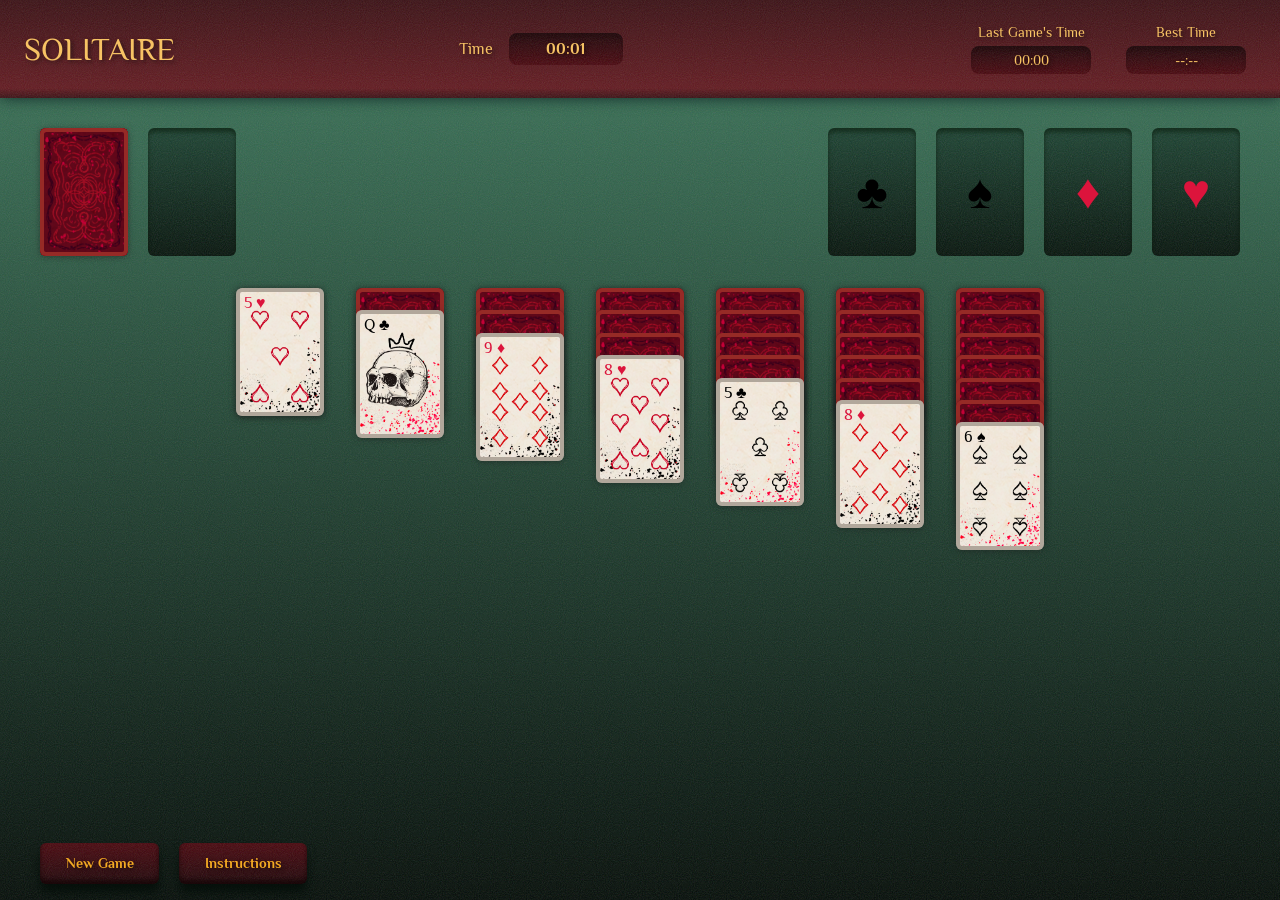
==== commit ccbf1b47: "Add all cards, change instructions, victory and game over screens" ====
--- a/index.html
+++ b/index.html
@@ -8,19 +8,33 @@
     <title>Solitaire by The Mufasa Collective</title>
 </head>
 <body>
-  <div id="game">
 
-    <div id="top-bar">
+  <div id="top-bar">
+
+      <h1>Solitaire</h1>
+
       <div class="info">Time <span id="timer">00:00</span></div>
-      <div class="info recent-score">
-        <div>Most Recent Game's Time</div>
+      
+      <ul id="score-container">
+        
+        <li>
+        <div class="info recent-score">
+        <div>Last Game's Time</div>
         <span id="score">00:00</span>
-      </div>
-      <div class="info recent-score">
+        </div>
+        </li>
+
+        <li>
+        <div class="info recent-score">
         <div>Best Time</div>
         <span id="best-time">--:--</span>
-      </div>
+        </div>
+        </li>
+      
+      </ul>
     </div>
+
+  <div id="game">
 
     <!-- the foundations -->
     <div id="piles">
@@ -73,37 +87,32 @@
 <!-- Instructions Pop-up Panel -->
     <div id="instructions-modal" class="modal hidden">
       <div class="instructions">
-        <h1 class="modal-title">How to play solitaire</h1>
+        <h2 class="modal-title">How to play solitaire</h2>
         <ol id="content-list">
-          <li><strong>Match the suits</strong>: Clear the board by building from Ace to King on the foundation pile.</li>
-          <li><strong>Alternate Colors</strong>: Stack cards in columns by switching red and black.</li>
-          <li><strong>Empty Spaces</strong>: Only Kings can be placed in empty column spots.</li>
-          <li><strong>Draw Pile</strong>: Tap the deck to get new cards when stuck.</li>
+          <li>Click on a card to select it.</li>
+          <li>Click on a pile to move the selected card there.</li>
+          <li>Try to build sequences from Ace to King in each foundation.</li>
         </ol>
         <!-- Button to close the pop-up panel -->
-        <button id="close-instructions">Close</button>
+        <button id="close-instructions" class="play-again">Close</button>
       </div>
     </div>
 
 <!--------------------------------------------------->
 <!--- Victory Pop-up --->
   <div id="victory-modal" class="end-game-modal modal hidden">
-    <div class="instructions">
-      <h1 class="modal-title">🎉 Victory!</h1>
-      <p style="color: white; font-size: 20px;">Congratulations! You completed the game.</p>
+    <h2 class="modal-title" id="victory-text">Victory!</h2>
+      <p>Congratulations! You completed the game.</p>
       <button id="play-again-victory" class="play-again">Play Again</button>
-    </div>
   </div>
 <!--------------------------------------------------->
 
 <!--------------------------------------------------->
 <!--- No More Moves Pop-up --->
   <div id="no-moves-modal" class="end-game-modal modal hidden">
-    <div class="instructions">
-      <h1 class="modal-title">Game Over</h1>
-      <p style="color: white; font-size: 20px;">Too bad! There are no more available moves.</p>
+      <h2 class="modal-title" id="gameover-text">Game Over!</h2>
+      <p>Too bad! There are no more available moves.</p>
       <button id="play-again-gameover" class="play-again">Play Again</button>
-    </div>
   </div>
 <!--------------------------------------------------->
 
--- a/css/styles.css
+++ b/css/styles.css
@@ -1,3 +1,31 @@
+@font-face {
+  font-family: 'Philosopher';
+  src: url(/assets/Philosopher-Regular.ttf);
+  font-weight: 400;
+  font-style: normal;
+}
+
+@font-face {
+  font-family: 'Philosopher';
+  src: url(/assets/Philosopher-Bold.ttf);
+  font-weight: 700;
+  font-style: normal;
+}
+
+@font-face {
+  font-family: 'Philosopher';
+  src: url(/assets/Philosopher-Italic.ttf);
+  font-weight: 400;
+  font-style: italic;
+}
+
+@font-face {
+  font-family: 'Philosopher';
+  src: url(/assets/Philosopher-BoldItalic.ttf);
+  font-weight: 700;
+  font-style: italic;
+}
+
 /* Change these numbers to resize every card */
 :root {
     --card-width: 5.5rem;
@@ -6,28 +34,53 @@
 
 body {
     margin: 0;
-    background: #f1f3f9;
-    font-family: sans-serif;
-    background: #165a3a;
+    height: 100vh;
+    width: 100vw;
+    font-family: Philosopher, 'Times New Roman', Times, serif;
+    font-weight: 400;
+    box-sizing: border-box;
+    background-color: #5A776A;
+    background:
+  url("data:image/svg+xml;utf8,%3Csvg%20xmlns%3D%22http%3A%2F%2Fwww.w3.org%2F2000%2Fsvg%22%20width%3D%22200%22%20height%3D%22200%22%3E%3Cfilter%20id%3D%22n%22%3E%3CfeTurbulence%20type%3D%22fractalNoise%22%20baseFrequency%3D%220.94%22%20numOctaves%3D%223%22%20stitchTiles%3D%22stitch%22%2F%3E%3C%2Ffilter%3E%3Crect%20width%3D%22100%25%22%20height%3D%22100%25%22%20filter%3D%22url(%23n)%22%20opacity%3D%220.15%22%2F%3E%3C%2Fsvg%3E"),
+  linear-gradient(180deg, #3c775b, #030c07);
+    background-attachment: fixed;
 }
 
 #game {
     position: relative;
     width: 100%;
-    min-height: 100vh;
     margin: 0;
     padding: 20px 40px;
     box-sizing: border-box;
-    color: white;
 }
 
 /*Time and score*/
 #top-bar {
     display: flex;
-    align-items: flex-start;
+    align-items: center;
     justify-content: space-between;
+    box-sizing: border-box;
     font-size: 1rem;
-    font-weight: bold;
+    background: #511A1F;
+    background: url("data:image/svg+xml;utf8,%3Csvg%20xmlns%3D%22http%3A%2F%2Fwww.w3.org%2F2000%2Fsvg%22%20width%3D%22200%22%20height%3D%22200%22%3E%3Cfilter%20id%3D%22n%22%3E%3CfeTurbulence%20type%3D%22fractalNoise%22%20baseFrequency%3D%220.94%22%20numOctaves%3D%223%22%20stitchTiles%3D%22stitch%22%2F%3E%3C%2Ffilter%3E%3Crect%20width%3D%22100%25%22%20height%3D%22100%25%22%20filter%3D%22url(%23n)%22%20opacity%3D%220.15%22%2F%3E%3C%2Fsvg%3E"),
+  linear-gradient(180deg, rgb(58, 16, 20) 0%, rgb(97, 25, 31) 90%, rgba(58, 16, 20) 100%);
+    padding: 0.5rem 1.5rem;
+    width: 100%;
+    color: #f7c364;
+    text-shadow: 2px 2px 4px rgb(3, 12, 7, 0.5);
+    /*border-bottom: solid 0.2rem;
+    border-image: linear-gradient(88deg, #91610d 0%, #f3aa23 50%, #896417 100%) 1;
+    */filter: drop-shadow(0px 0.05rem 0.5rem rgb(15, 43, 40));
+}
+
+h1 {
+  font-weight: 400;
+  text-transform: uppercase;
+}
+
+.info {
+  display: block;
+  padding: 0px 10px;
 }
 
 .info span {
@@ -35,9 +88,17 @@
     min-width: 100px;
     margin-left: 12px;
     padding: 6px 10px;
-    background: #0b6130;
-    text-align: center;
-    font-weight: normal;
+    border-radius: 0.5rem;
+    background: url("data:image/svg+xml;utf8,%3Csvg%20xmlns%3D%22http%3A%2F%2Fwww.w3.org%2F2000%2Fsvg%22%20width%3D%22200%22%20height%3D%22200%22%3E%3Cfilter%20id%3D%22n%22%3E%3CfeTurbulence%20type%3D%22fractalNoise%22%20baseFrequency%3D%220.94%22%20numOctaves%3D%223%22%20stitchTiles%3D%22stitch%22%2F%3E%3C%2Ffilter%3E%3Crect%20width%3D%22100%25%22%20height%3D%22100%25%22%20filter%3D%22url(%23n)%22%20opacity%3D%220.15%22%2F%3E%3C%2Fsvg%3E"),
+ linear-gradient(180deg, rgb(31, 6, 9) 0%, rgb(73, 7, 14) 100%);
+   box-shadow: inset 0px 4px 4px rgb(19, 3, 4, 0.2);
+   text-align: center;
+}
+
+#score-container {
+  display: flex;
+  justify-content: space-around;
+  list-style: none;
 }
 
 .recent-score {
@@ -56,6 +117,9 @@
   gap: 20px;
   margin-top: 10px;
 }
+
+.black { color: black; }
+.red   { color: crimson; }
 
 .spacer { flex: 1; }   /* pushes the foundations to the right */
 
@@ -66,8 +130,15 @@
   flex-shrink: 0;
   box-sizing: border-box;
   background: #5fbb8a;
-  border: 2px dashed rgba(255, 255, 255, 0.6);   /* the dotted border */
+  background: url("data:image/svg+xml;utf8,%3Csvg%20xmlns%3D%22http%3A%2F%2Fwww.w3.org%2F2000%2Fsvg%22%20width%3D%22200%22%20height%3D%22200%22%3E%3Cfilter%20id%3D%22n%22%3E%3CfeTurbulence%20type%3D%22fractalNoise%22%20baseFrequency%3D%220.94%22%20numOctaves%3D%223%22%20stitchTiles%3D%22stitch%22%2F%3E%3C%2Ffilter%3E%3Crect%20width%3D%22100%25%22%20height%3D%22100%25%22%20filter%3D%22url(%23n)%22%20opacity%3D%220.15%22%2F%3E%3C%2Fsvg%3E"),
+ linear-gradient(180deg, #1c4231 0%, #06140c 100%);
+  box-shadow: inset 0px 4px 4px rgba(4, 19, 3, 0.5);
   border-radius: 6px;
+}
+
+.empty-column {
+  width: calc(var(--card-width) + 0px);
+  height: calc(var(--card-height) + 0px);
 }
 
 .foundation {
@@ -77,16 +148,28 @@
   position: relative;
 }
 
-.black { color: black; }
-.red   { color: crimson; }
+.foundation :nth-child(1) {
+  filter: drop-shadow(0px 0.1rem 0.2rem rgb(26, 27, 27, 0.5));
+}
 
 #stock {
   cursor: pointer;
-  background-image: url("../assets/refresh-icon.svg");
-  background-size: 100px;
+  background-image: url("/assets/refresh-icon.png"),
+  url("data:image/svg+xml;utf8,%3Csvg%20xmlns%3D%22http%3A%2F%2Fwww.w3.org%2F2000%2Fsvg%22%20width%3D%22200%22%20height%3D%22200%22%3E%3Cfilter%20id%3D%22n%22%3E%3CfeTurbulence%20type%3D%22fractalNoise%22%20baseFrequency%3D%220.94%22%20numOctaves%3D%223%22%20stitchTiles%3D%22stitch%22%2F%3E%3C%2Ffilter%3E%3Crect%20width%3D%22100%25%22%20height%3D%22100%25%22%20filter%3D%22url(%23n)%22%20opacity%3D%220.15%22%2F%3E%3C%2Fsvg%3E"),
+ linear-gradient(180deg, #1c4231 0%, #06140c 100%);
+  background-size: 4rem, auto, auto;
   background-repeat: no-repeat;
   background-position: center;
 }
+
+#stock :nth-child(1) {
+  filter: drop-shadow(0px 0.1rem 0.2rem rgb(26, 27, 27, 0.5));
+}
+
+#waste :nth-child(1) {
+  filter: drop-shadow(0px 0.1rem 0.2rem rgb(26, 27, 27, 0.5));
+}
+
 
 /* Columns */
 #columns {
@@ -110,6 +193,9 @@
     justify-content: flex-start;
 }
 
+.column * { 
+  filter: drop-shadow(0px 0.1rem 0.2rem rgb(26, 27, 27, 0.5));
+}
 
 /* Cards */
 .card {
@@ -119,29 +205,250 @@
   width: var(--card-width);
   height: var(--card-height);
   box-sizing: border-box;
-  padding: 6px;
-  background: white;
+  padding: 6px 8px;
+  background: black;
+  background-image: url("/assets/card-black.png"); 
+  background-repeat: repeat;
+  background-position: center;
+  background-size: calc(var(--card-width) - 8px) calc(var(--card-height) - 8px);
   color: black;
-  border: 0;
-  box-shadow: 0px 0px 0px 0.03rem #999 inset;
+  box-shadow: 0px 0px 0px 4px #b1a79b inset;
   border-radius: 6px;
   font-size: 1rem;
   line-height: normal;
   text-align: left;
 }
 
-.card.red { color: crimson; }
+.card.red { 
+  color: crimson;
+  background-image: url("/assets/card-red.png"); 
+}
+
+
+/* CARDS */
+
+/* Clubs */ 
+
+#card-clubs-1 { 
+  background-image: url("/assets/clubs-ace.png"); 
+}
+
+#card-clubs-2 { 
+  background-image: url("/assets/clubs-two.png"); 
+}
+
+#card-clubs-3 { 
+  background-image: url("/assets/clubs-three.png"); 
+}
+
+#card-clubs-4 { 
+  background-image: url("/assets/clubs-four.png"); 
+}
+
+#card-clubs-5 { 
+  background-image: url("/assets/clubs-five.png"); 
+}
+
+#card-clubs-6 { 
+  background-image: url("/assets/clubs-six.png"); 
+}
+
+#card-clubs-7 { 
+  background-image: url("/assets/clubs-seven.png"); 
+}
+
+#card-clubs-8 { 
+  background-image: url("/assets/clubs-eight.png"); 
+}
+
+#card-clubs-9 { 
+  background-image: url("/assets/clubs-nine.png"); 
+}
+
+#card-clubs-10 { 
+  background-image: url("/assets/clubs-ten.png"); 
+}
+
+#card-clubs-11 { 
+  background-image: url("/assets/clubs-jack.png"); 
+}
+
+#card-clubs-12 { 
+  background-image: url("/assets/clubs-queen.png"); 
+}
+
+#card-clubs-13 { 
+  background-image: url("/assets/clubs-king.png"); 
+}
+
+/* Spades */
+
+#card-spades-1 { 
+  background-image: url("/assets/spades-ace.png"); 
+}
+
+#card-spades-2 { 
+  background-image: url("/assets/spades-two.png"); 
+}
+
+#card-spades-3 { 
+  background-image: url("/assets/spades-three.png"); 
+}
+
+#card-spades-4 { 
+  background-image: url("/assets/spades-four.png"); 
+}
+
+#card-spades-5 { 
+  background-image: url("/assets/spades-five.png"); 
+}
+
+#card-spades-6 { 
+  background-image: url("/assets/spades-six.png"); 
+}
+
+#card-spades-7 { 
+  background-image: url("/assets/spades-seven.png"); 
+}
+
+#card-spades-8 { 
+  background-image: url("/assets/spades-eight.png"); 
+}
+
+#card-spades-9 { 
+  background-image: url("/assets/spades-nine.png"); 
+}
+
+#card-spades-10 { 
+  background-image: url("/assets/spades-ten.png"); 
+}
+
+#card-spades-11 { 
+  background-image: url("/assets/spades-jack.png"); 
+}
+
+#card-spades-12 { 
+  background-image: url("/assets/spades-queen.png"); 
+}
+
+#card-spades-13 { 
+  background-image: url("/assets/spades-king.png"); 
+}
+
+/* Diamonds */
+
+#card-diamonds-1 { 
+  background-image: url("/assets/diamonds-ace.png"); 
+}
+
+#card-diamonds-2 { 
+  background-image: url("/assets/diamonds-two.png"); 
+}
+
+#card-diamonds-3 { 
+  background-image: url("/assets/diamonds-three.png"); 
+}
+
+#card-diamonds-4 { 
+  background-image: url("/assets/diamonds-four.png"); 
+}
+
+#card-diamonds-5 { 
+  background-image: url("/assets/diamonds-five.png"); 
+}
+
+#card-diamonds-6 { 
+  background-image: url("/assets/diamonds-six.png"); 
+}
+
+#card-diamonds-7 { 
+  background-image: url("/assets/diamonds-seven.png"); 
+}
+
+#card-diamonds-8 { 
+  background-image: url("/assets/diamonds-eight.png"); 
+}
+
+#card-diamonds-9 { 
+  background-image: url("/assets/diamonds-nine.png"); 
+}
+
+#card-diamonds-10 { 
+  background-image: url("/assets/diamonds-ten.png"); 
+}
+
+#card-diamonds-11 { 
+  background-image: url("/assets/diamonds-jack.png"); 
+}
+
+#card-diamonds-12 { 
+  background-image: url("/assets/diamonds-queen.png"); 
+}
+
+#card-diamonds-13 { 
+  background-image: url("/assets/diamonds-king.png"); 
+}
+
+/* Hearts */
+
+#card-hearts-1 { 
+  background-image: url("/assets/hearts-ace.png"); 
+}
+
+#card-hearts-2 { 
+  background-image: url("/assets/hearts-two.png"); 
+}
+
+#card-hearts-3 { 
+  background-image: url("/assets/hearts-three.png"); 
+}
+
+#card-hearts-4 { 
+  background-image: url("/assets/hearts-four.png"); 
+}
+
+#card-hearts-5 { 
+  background-image: url("/assets/hearts-five.png"); 
+}
+
+#card-hearts-6 { 
+  background-image: url("/assets/hearts-six.png"); 
+}
+
+#card-hearts-7 { 
+  background-image: url("/assets/hearts-seven.png"); 
+}
+
+#card-hearts-8 { 
+  background-image: url("/assets/hearts-eight.png"); 
+}
+
+#card-hearts-9 { 
+  background-image: url("/assets/hearts-nine.png"); 
+}
+
+#card-hearts-10 { 
+  background-image: url("/assets/hearts-ten.png"); 
+}
+
+#card-hearts-11 { 
+  background-image: url("/assets/hearts-jack.png"); 
+}
+
+#card-hearts-12 { 
+  background-image: url("/assets/hearts-queen.png"); 
+}
+
+#card-hearts-13 { 
+  background-image: url("/assets/hearts-king.png"); 
+}
+
 
 /* Face-down card */
 .card.back {
   background-color: crimson;
-  background-image: repeating-linear-gradient(
-    45deg,
-    rgba(255, 255, 255, 0.3) 0 6px,
-    transparent 6px 12px
-  );
-  border: 4px solid white;
-  box-shadow: 0px 0px 0px 0px #999 inset;
+  background-image: url("/assets/card-back.png") !important; 
+  box-shadow: 0px 0px 0px 4px #962a26 inset;
 }
 
 .first-column-card {
@@ -191,17 +498,26 @@
 }
 
 button {
+  color: #f3aa23;
+  text-shadow: 2px 2px 4px rgb(3, 12, 7, 0.5);
   padding: 0.8rem 1.6rem;
-  background: #e8e8e8;
+  background: url("data:image/svg+xml;utf8,%3Csvg%20xmlns%3D%22http%3A%2F%2Fwww.w3.org%2F2000%2Fsvg%22%20width%3D%22200%22%20height%3D%22200%22%3E%3Cfilter%20id%3D%22n%22%3E%3CfeTurbulence%20type%3D%22fractalNoise%22%20baseFrequency%3D%220.94%22%20numOctaves%3D%223%22%20stitchTiles%3D%22stitch%22%2F%3E%3C%2Ffilter%3E%3Crect%20width%3D%22100%25%22%20height%3D%22100%25%22%20filter%3D%22url(%23n)%22%20opacity%3D%220.15%22%2F%3E%3C%2Fsvg%3E"),
+ linear-gradient(180deg, rgb(73, 7, 14) 0%, rgb(31, 6, 9) 100%);
+  box-shadow: inset 0px -4px 4px rgb(19, 3, 4, 0.7);
   border: none;
   border-radius: 6px;
-  font-size: 0.7rem;
-  font-weight: bold;
+  font-family: Philosopher, 'Times New Roman', Times, serif;
+  font-size: 0.85rem;
+  font-weight: 700;
   cursor: pointer;
-}
-
-button:hover { background: #d4d4d4; }
-
+  filter: drop-shadow(0px 0.5rem 0.3rem rgb(3, 12, 7, 0.8));
+}
+
+button:hover { 
+  background: url("data:image/svg+xml;utf8,%3Csvg%20xmlns%3D%22http%3A%2F%2Fwww.w3.org%2F2000%2Fsvg%22%20width%3D%22200%22%20height%3D%22200%22%3E%3Cfilter%20id%3D%22n%22%3E%3CfeTurbulence%20type%3D%22fractalNoise%22%20baseFrequency%3D%220.94%22%20numOctaves%3D%223%22%20stitchTiles%3D%22stitch%22%2F%3E%3C%2Ffilter%3E%3Crect%20width%3D%22100%25%22%20height%3D%22100%25%22%20filter%3D%22url(%23n)%22%20opacity%3D%220.15%22%2F%3E%3C%2Fsvg%3E"),
+ linear-gradient(180deg, rgb(31, 6, 9) 0%, rgb(73, 7, 14) 100%);
+   box-shadow: inset 0px 4px 4px rgb(19, 3, 4, 0.7);
+}
 
 /* ------------------------------------------------ */
 /* Dark screen behind the box */
@@ -212,6 +528,7 @@
   width: 100%;
   height: 100%;
   background-color: rgba(0, 0, 0, 0.8);
+  color: #f3aa23;
   display: flex;
   justify-content: center;
   align-items: center;
@@ -220,40 +537,45 @@
 
 /* Green  box styling */
 .instructions {
-  border: 2px solid yellow;
-  background-color: green;
-  padding: 20px;
-  max-width: 500px;
+  background: #511A1F;
+  background: url("data:image/svg+xml;utf8,%3Csvg%20xmlns%3D%22http%3A%2F%2Fwww.w3.org%2F2000%2Fsvg%22%20width%3D%22200%22%20height%3D%22200%22%3E%3Cfilter%20id%3D%22n%22%3E%3CfeTurbulence%20type%3D%22fractalNoise%22%20baseFrequency%3D%220.94%22%20numOctaves%3D%223%22%20stitchTiles%3D%22stitch%22%2F%3E%3C%2Ffilter%3E%3Crect%20width%3D%22100%25%22%20height%3D%22100%25%22%20filter%3D%22url(%23n)%22%20opacity%3D%220.15%22%2F%3E%3C%2Fsvg%3E"),
+  linear-gradient(180deg, rgb(58, 16, 20) 0%, rgb(97, 25, 31) 95%, rgba(58, 16, 20) 100%);
+    text-shadow: 2px 2px 4px rgb(3, 12, 7, 0.5);
+    /*border-bottom: solid 0.2rem;
+    border-image: linear-gradient(88deg, #91610d 0%, #f3aa23 50%, #896417 100%) 1;
+    */
+  filter: drop-shadow(0px 0.05rem 0.5rem rgb(4, 10, 10));
+  padding: 15px;
+  max-width: fit-content;
   border-radius: 10px;
-   box-shadow: 5px 4px 8px limegreen;
+  text-align: center;
 }
 
 /* heading */
 .modal-title {
   font-size: 28px;
-  color: yellow;
+  font-weight: 400;
   margin-top: 0;
 }
 
 /*  list items */
 #content-list {
+  background: url("data:image/svg+xml;utf8,%3Csvg%20xmlns%3D%22http%3A%2F%2Fwww.w3.org%2F2000%2Fsvg%22%20width%3D%22200%22%20height%3D%22200%22%3E%3Cfilter%20id%3D%22n%22%3E%3CfeTurbulence%20type%3D%22fractalNoise%22%20baseFrequency%3D%220.94%22%20numOctaves%3D%223%22%20stitchTiles%3D%22stitch%22%2F%3E%3C%2Ffilter%3E%3Crect%20width%3D%22100%25%22%20height%3D%22100%25%22%20filter%3D%22url(%23n)%22%20opacity%3D%220.15%22%2F%3E%3C%2Fsvg%3E"),
+ linear-gradient(180deg, rgb(31, 6, 9) 0%, rgb(73, 7, 14) 100%);
+   box-shadow: inset 0px 4px 4px rgb(19, 3, 4, 0.2);
+   border-radius: 10px;
+   margin: 5px;
+   padding: 15px;
   font-size: 18px;
-  color: white;
-  list-style-position: inside;
-  margin-bottom: 16px;
-  line-height: 1.5;
-}
-
-/* Close button */
-#close-instructions {
-  margin-top: 15px;
-  padding: 8px 16px;
-  background-color: yellow;
-  color: black;
-  border: none;
-  font-weight: bold;
-  cursor: pointer;
-}
+  text-align: left;
+  color: #fff;
+  font-weight: 400;
+}
+
+li {
+  margin-left: 15px;
+}
+
 
 /* Hide the modal */
 .hidden {
@@ -262,11 +584,9 @@
 /* ------------------------------------------------ */
 
 #timer {
-    font-family: Arial, sans-serif;
     font-size: 1rem;
-    font-weight: bold;
+    font-weight: 700;
     padding: 7px;
-    color: white;
 }
 
 /* ------------------------------------------------ */
@@ -279,25 +599,52 @@
   height: 100vh;
   background-color: rgba(0, 0, 0, 0.8);
   display: flex;
+  flex-direction: column;
   justify-content: center;
   align-items: center;
   z-index: 1000;
+  color: #fff;
+  font-size: 1.5rem;
+  text-shadow: 2px 2px 4px rgb(3, 12, 7, 0.5);
+  line-height: 1;
+}
+
+#victory-text {
+  font-size: 10rem;
+  margin-bottom: 5px;
+  display: block;
+  color: #f3aa23;
+}
+
+#gameover-text {
+  font-size: 7rem;
+  margin-bottom: 5px;
+  display: block;
+  color: crimson;
 }
 
 /* Play Again button styling */
 .play-again {
-  margin-top: 15px;
   padding: 10px 20px;
-  background-color: yellow;
-  color: black;
+  background: url("data:image/svg+xml;utf8,%3Csvg%20xmlns%3D%22http%3A%2F%2Fwww.w3.org%2F2000%2Fsvg%22%20width%3D%22200%22%20height%3D%22200%22%3E%3Cfilter%20id%3D%22n%22%3E%3CfeTurbulence%20type%3D%22fractalNoise%22%20baseFrequency%3D%220.94%22%20numOctaves%3D%223%22%20stitchTiles%3D%22stitch%22%2F%3E%3C%2Ffilter%3E%3Crect%20width%3D%22100%25%22%20height%3D%22100%25%22%20filter%3D%22url(%23n)%22%20opacity%3D%220.15%22%2F%3E%3C%2Fsvg%3E"),
+ linear-gradient(180deg, #3c775b 0%, #030c07 100%);
+  box-shadow: inset 0px -4px 4px rgba(3, 19, 9, 0.7);
+  color: #f3aa23;
   border: none;
   border-radius: 6px;
-  font-weight: bold;
+  font-weight: 700;
   font-size: 16px;
   cursor: pointer;
+  margin-bottom: 10px;
+  filter: drop-shadow(0px 0.01rem 0.1rem rgb(4, 10, 10));
 }
 
 .play-again:hover {
-  background-color: limegreen;
-}
-/* ------------------------------------------------ */
+  background: url("data:image/svg+xml;utf8,%3Csvg%20xmlns%3D%22http%3A%2F%2Fwww.w3.org%2F2000%2Fsvg%22%20width%3D%22200%22%20height%3D%22200%22%3E%3Cfilter%20id%3D%22n%22%3E%3CfeTurbulence%20type%3D%22fractalNoise%22%20baseFrequency%3D%220.94%22%20numOctaves%3D%223%22%20stitchTiles%3D%22stitch%22%2F%3E%3C%2Ffilter%3E%3Crect%20width%3D%22100%25%22%20height%3D%22100%25%22%20filter%3D%22url(%23n)%22%20opacity%3D%220.15%22%2F%3E%3C%2Fsvg%3E"),
+ linear-gradient(180deg, #030c07 0%, #3c775b 100%);
+ box-shadow: inset 0px 4px 4px rgba(3, 19, 9, 0.7);
+ color: #f3aa23;
+}
+
+
+
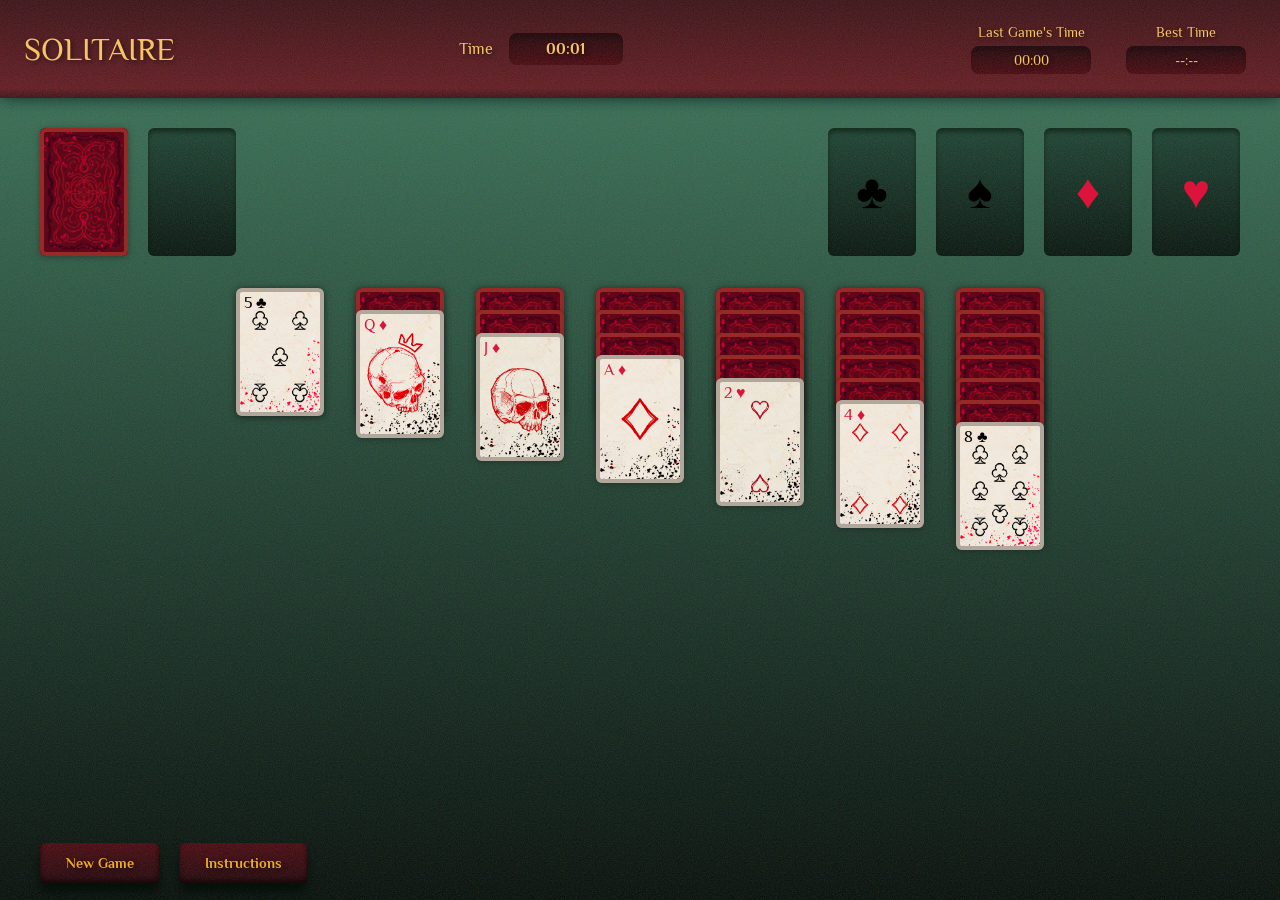
==== commit 2a3e1c7a: "Merge branch 'game-merge' into anette-test-branch" ====
--- a/index.html
+++ b/index.html
@@ -89,9 +89,10 @@
       <div class="instructions">
         <h2 class="modal-title">How to play solitaire</h2>
         <ol id="content-list">
-          <li>Click on a card to select it.</li>
-          <li>Click on a pile to move the selected card there.</li>
-          <li>Try to build sequences from Ace to King in each foundation.</li>
+          <li><strong>Match the suits</strong>: Clear the board by building from Ace to King on the foundation pile.</li>
+          <li><strong>Alternate Colors</strong>: Stack cards in columns by switching red and black.</li>
+          <li><strong>Empty Spaces</strong>: Only Kings can be placed in empty column spots.</li>
+          <li><strong>Draw Pile</strong>: Tap the deck to get new cards when stuck.</li>
         </ol>
         <!-- Button to close the pop-up panel -->
         <button id="close-instructions" class="play-again">Close</button>
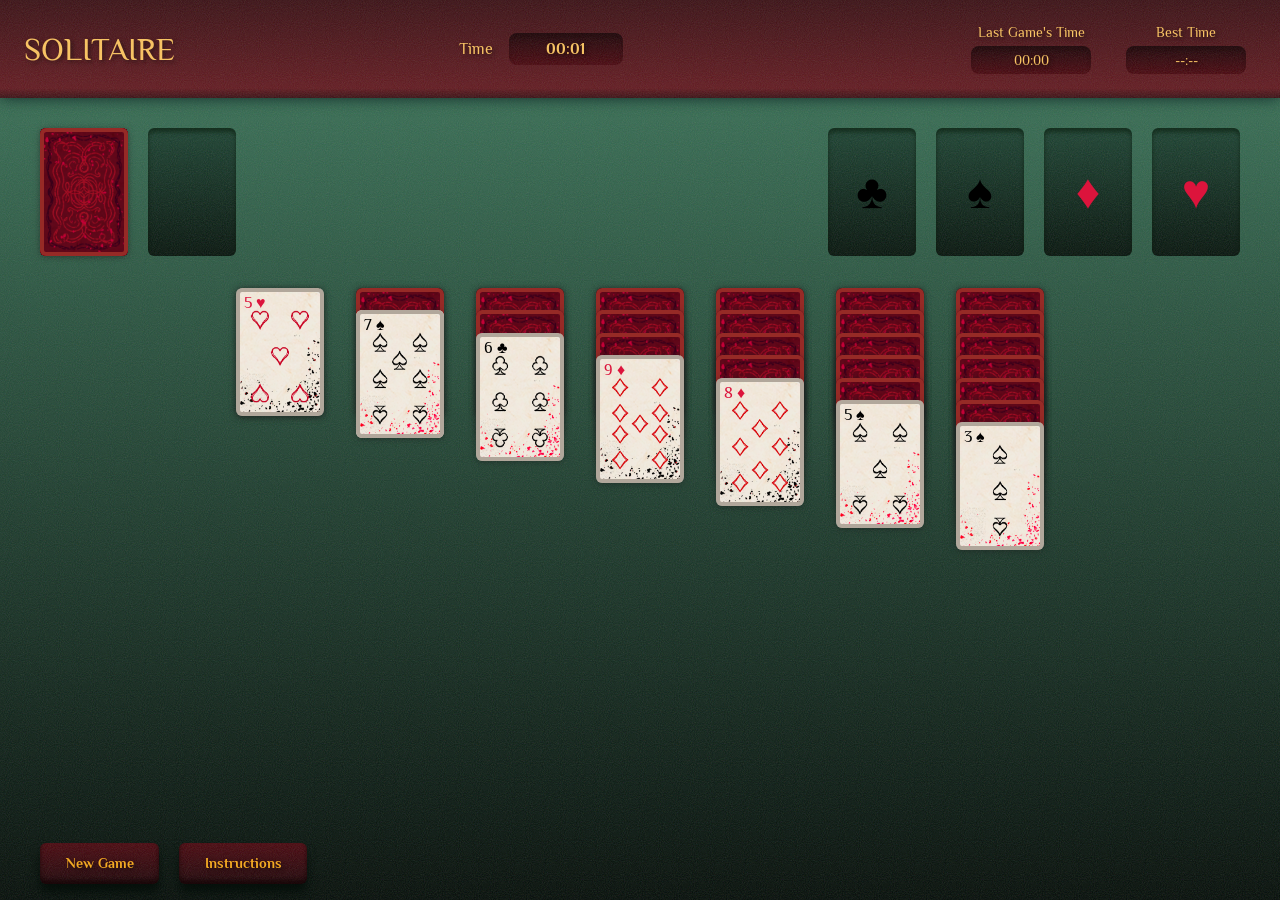
==== commit f0cc4af4: "Style instruction pop up further" ====
--- a/index.html
+++ b/index.html
@@ -86,13 +86,13 @@
 <!----------------------------------->
 <!-- Instructions Pop-up Panel -->
     <div id="instructions-modal" class="modal hidden">
-      <div class="instructions">
-        <h2 class="modal-title">How to play solitaire</h2>
+      <div class="instructions" id="instruction-popup">
+        <h2 class="modal-title">How to play Solitaire</h2>
         <ol id="content-list">
-          <li><strong>Match the suits</strong>: Clear the board by building from Ace to King on the foundation pile.</li>
-          <li><strong>Alternate Colors</strong>: Stack cards in columns by switching red and black.</li>
-          <li><strong>Empty Spaces</strong>: Only Kings can be placed in empty column spots.</li>
-          <li><strong>Draw Pile</strong>: Tap the deck to get new cards when stuck.</li>
+          <li><strong>Match the suits:</strong> Clear the board by building from Ace to King on the foundation pile.</li>
+          <li><strong>Alternate Colors:</strong> Stack cards in columns by switching red and black.</li>
+          <li><strong>Empty Spaces:</strong> Only Kings can be placed in empty column spots.</li>
+          <li><strong>Draw Pile:</strong> Tap the deck to get new cards when stuck.</li>
         </ol>
         <!-- Button to close the pop-up panel -->
         <button id="close-instructions" class="play-again">Close</button>
--- a/css/styles.css
+++ b/css/styles.css
@@ -551,6 +551,10 @@
   text-align: center;
 }
 
+#instruction-popup {
+  max-width: 27rem;
+}
+
 /* heading */
 .modal-title {
   font-size: 28px;
@@ -569,7 +573,12 @@
   font-size: 18px;
   text-align: left;
   color: #fff;
+  line-height: 1.5;
   font-weight: 400;
+
+  strong {
+    color: #f3aa23;
+  }
 }
 
 li {
@@ -635,7 +644,8 @@
   font-weight: 700;
   font-size: 16px;
   cursor: pointer;
-  margin-bottom: 10px;
+  margin-top: 6px;
+  margin-bottom: 5px;
   filter: drop-shadow(0px 0.01rem 0.1rem rgb(4, 10, 10));
 }
 
